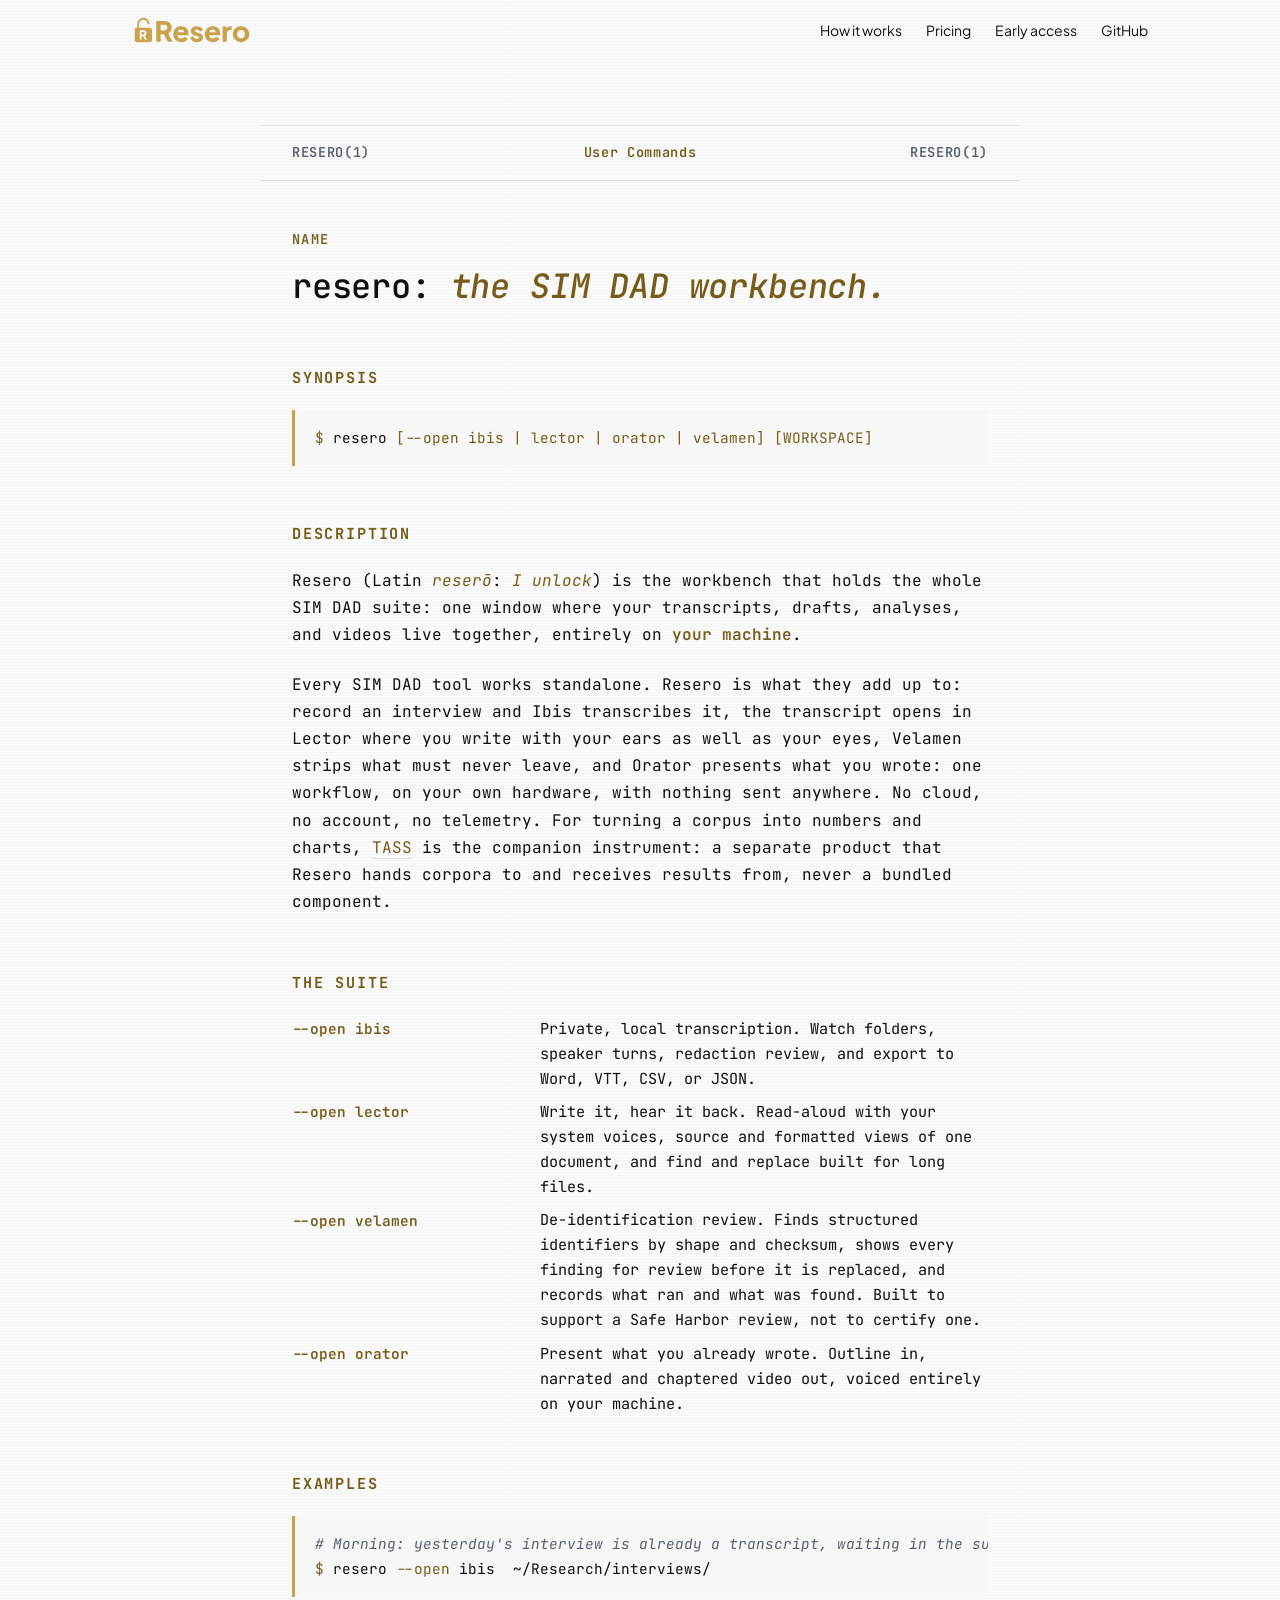
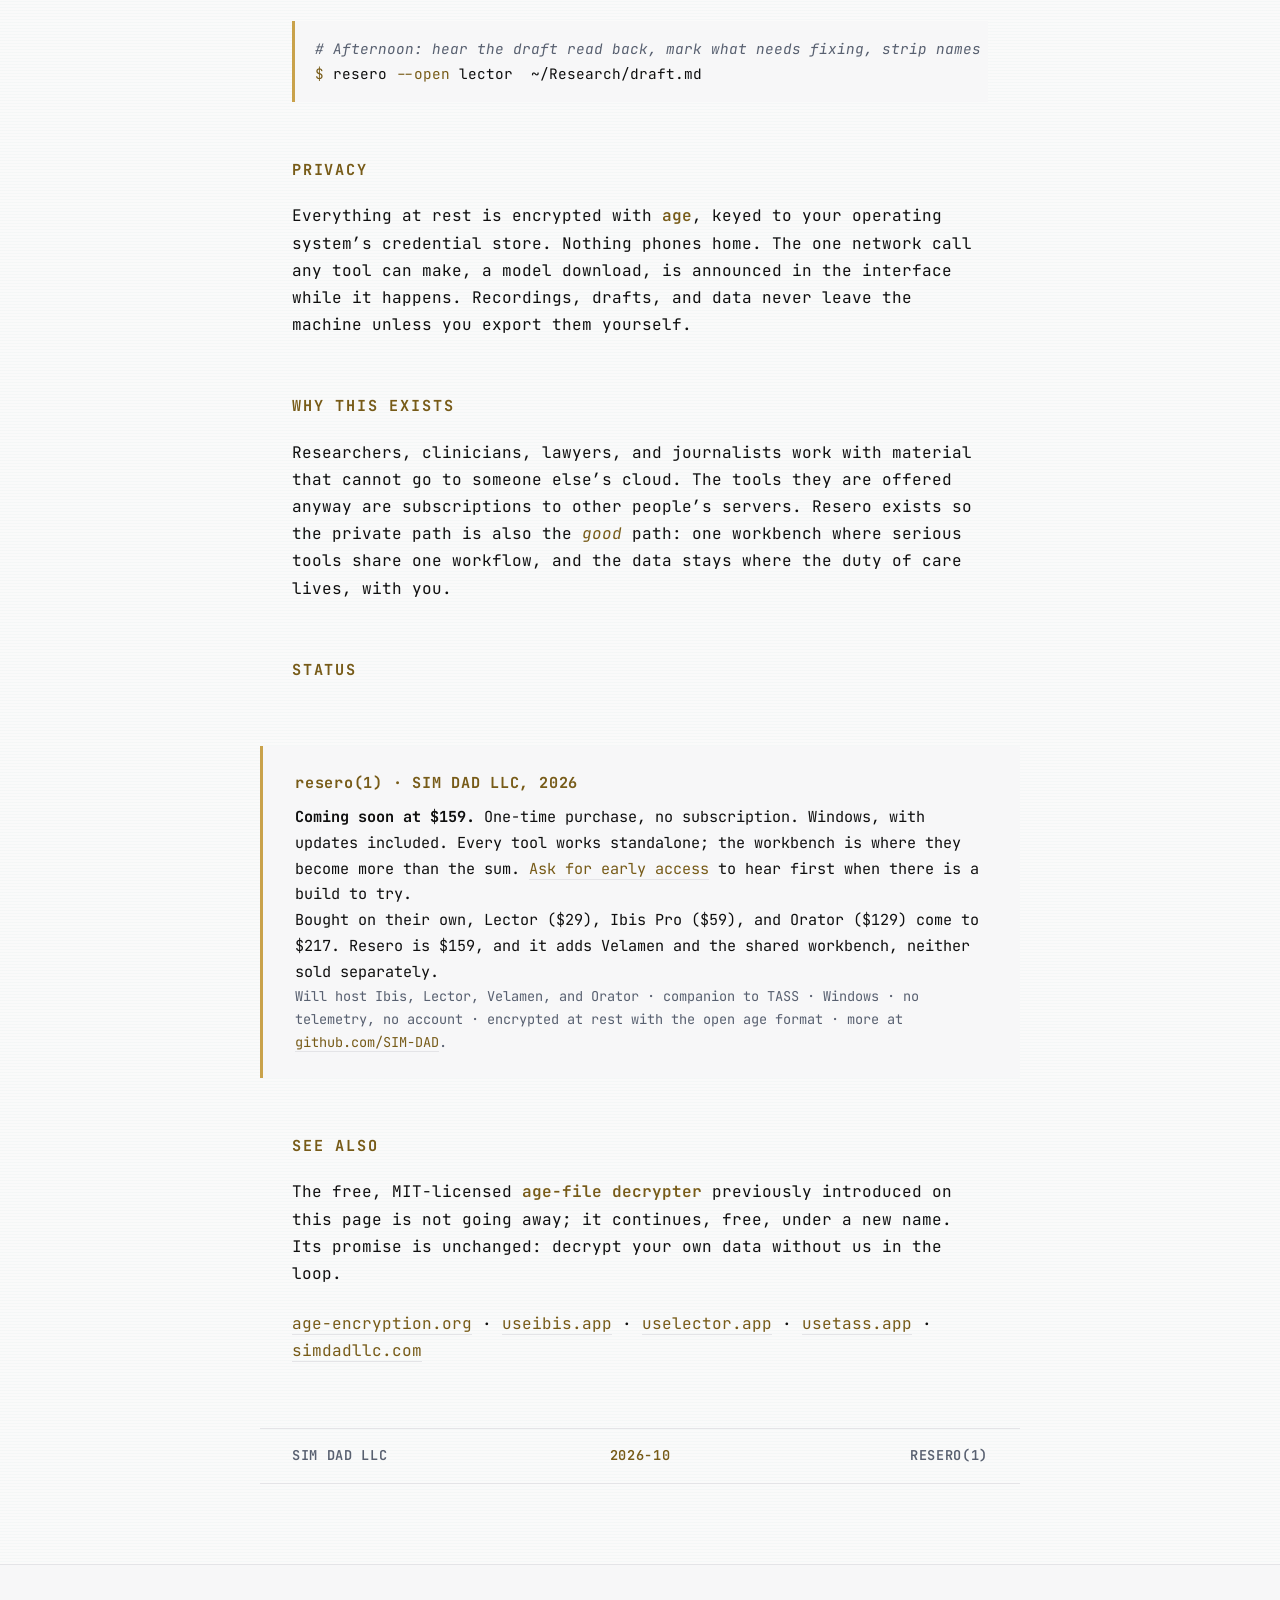
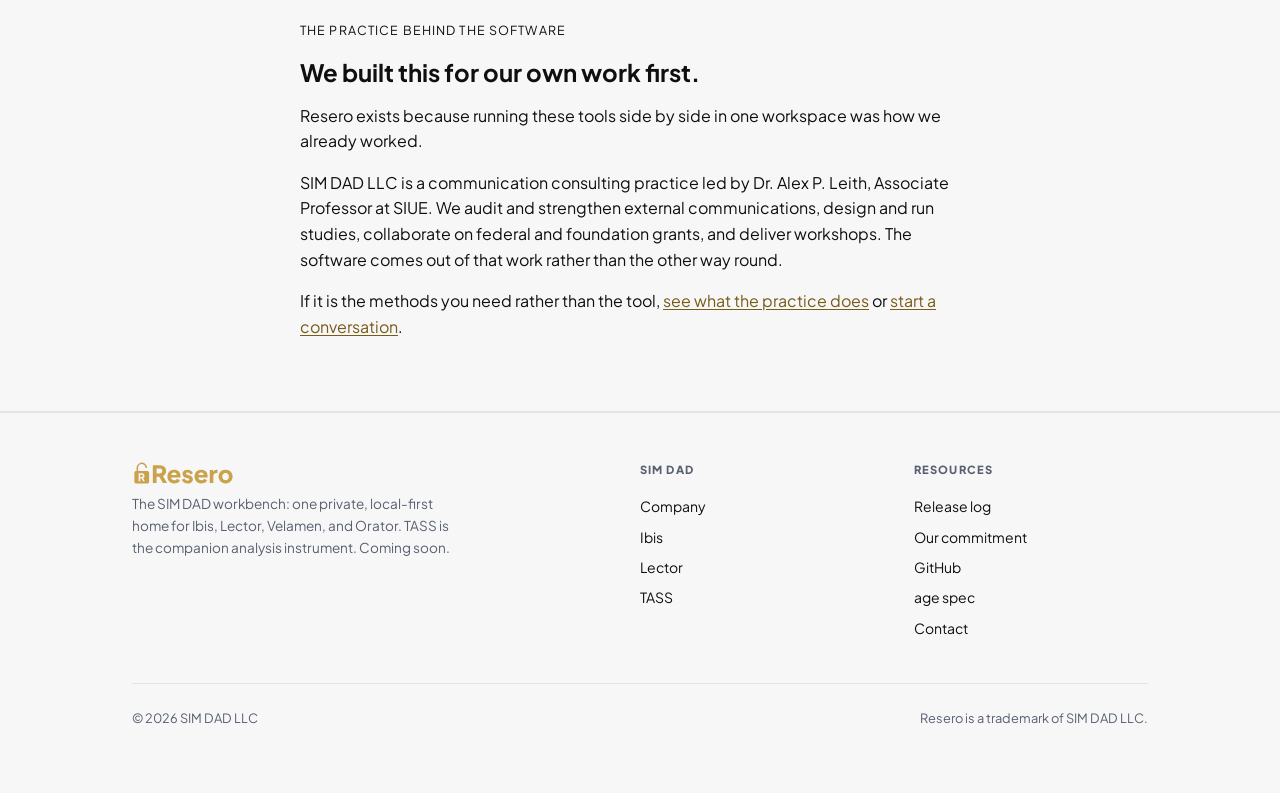
==== index.html @ 4ae555c5 "Merge pull request #2 from SIM-DAD/slop-pass slop pass" ====
<!DOCTYPE html>
<html lang="en">
<head>
  <meta charset="UTF-8">
  <meta name="viewport" content="width=device-width, initial-scale=1.0">
  <title>Resero: the SIM DAD workbench.</title>
  <meta name="description" content="Resero is the SIM DAD workbench: one private, local-first home for Ibis, Lector, Orator, and Velamen, with TASS as its companion analysis instrument. Your work never leaves your machine. Coming soon.">
  <meta property="og:title" content="Resero: the SIM DAD workbench.">
  <meta property="og:description" content="One private workbench for the whole SIM DAD suite. Local-first, no telemetry. Coming soon.">
  <meta property="og:type" content="website">
  <meta property="og:url" content="https://useresero.app">
  <meta property="og:image" content="https://useresero.app/img/social-share.png">
  <meta name="twitter:card" content="summary_large_image">
  <meta name="twitter:title" content="Resero: the SIM DAD workbench.">
  <meta name="twitter:description" content="One private workbench for the whole SIM DAD suite. Local-first, no telemetry. Coming soon.">
  <meta name="twitter:image" content="https://useresero.app/img/social-share.png">
  <link rel="canonical" href="https://useresero.app/">
  <meta name="author" content="SIM DAD LLC">
  <meta name="theme-color" content="#C9A24B">
  <link rel="icon" type="image/svg+xml" href="img/logo.svg">
  <link rel="apple-touch-icon" href="img/logo.svg">
  <script type="application/ld+json">
  {
    "@context": "https://schema.org",
    "@type": "SoftwareApplication",
    "name": "Resero",
    "description": "The SIM DAD workbench: one private, local-first home for Ibis, Lector, Orator, and Velamen, with TASS as its companion analysis instrument. Your work never leaves your machine. Coming soon.",
    "url": "https://useresero.app",
    "applicationCategory": "ProductivityApplication",
    "operatingSystem": "Windows 10, Windows 11",
    "image": "https://useresero.app/img/social-share.png",
    "publisher": {
      "@type": "Organization",
      "name": "SIM DAD LLC",
      "url": "https://simdadllc.com"
    }
  }
  </script>
  <link rel="preconnect" href="https://fonts.googleapis.com">
  <link rel="preconnect" href="https://fonts.gstatic.com" crossorigin>
  <link href="https://fonts.googleapis.com/css2?family=Plus+Jakarta+Sans:ital,wght@0,400;0,500;0,600;0,700;0,800;1,400&family=JetBrains+Mono:ital,wght@0,400;0,500;0,600;0,700;1,400&display=swap" rel="stylesheet">

  <style>
    /* TOKENS */
    :root {
      --accent:    #C9A24B;
      --accent-h:  #6C5317;
    /* Text-safe accent: 6.4:1 on white. The bright --accent is for large display and dark sections only. */
    --accent-ink: #775B18;
      --text:      #0F0F0F;
      --muted:     #586070;
      --bg:        #FFFFFF;
      --surface:   #F7F7F8;
      --border:    #E4E4E7;
      --font:      'Plus Jakarta Sans', -apple-system, BlinkMacSystemFont, sans-serif;
      --font-display: 'JetBrains Mono', 'IBM Plex Mono', 'Berkeley Mono', ui-monospace, monospace;
      --max-w:     1080px;
      --radius:    8px;
    }

    @media (prefers-color-scheme: dark) {
      :root {
        --text:    #F4F4F5;
        --accent-ink: #C9A24B;
        --muted:   #A1A1AA;
        --bg:      #09090B;
        --surface: #111113;
        --border:  #27272A;
      }
    }

    /* RESET */
    *, *::before, *::after { box-sizing: border-box; margin: 0; padding: 0; }
    html { scroll-behavior: smooth; }
    body {
      font-family: var(--font);
      color: var(--text);
      line-height: 1.6;
      -webkit-font-smoothing: antialiased;
      background-color: var(--bg);
      background-image:
        repeating-linear-gradient(0deg, rgba(15, 118, 110, 0.025) 0px, rgba(15, 118, 110, 0.025) 1px, transparent 1px, transparent 3px),
        url("data:image/svg+xml;utf8,<svg xmlns='http://www.w3.org/2000/svg' width='220' height='220'><filter id='n'><feTurbulence type='fractalNoise' baseFrequency='1.0' numOctaves='1' stitchTiles='stitch'/><feColorMatrix values='0 0 0 0 0 0 0 0 0 0 0 0 0 0 0 0 0 0 0.04 0'/></filter><rect width='100%25' height='100%25' filter='url(%23n)'/></svg>");
      background-repeat: repeat;
    }
    img, video { max-width: 100%; display: block; }
    a { color: inherit; text-decoration: none; }

    /* PAGE-LOAD REVEAL */
    @keyframes fadeUp {
      from { opacity: 0; transform: translateY(14px); }
      to   { opacity: 1; transform: translateY(0); }
    }
    .hero-eyebrow, .hero h1, .hero-sub, .hero-actions, .hero-meta {
      animation: fadeUp 0.75s cubic-bezier(0.2, 0.65, 0.3, 1) backwards;
    }
    .hero-eyebrow { animation-delay: 0.10s; }
    .hero h1     { animation-delay: 0.22s; }
    .hero-sub    { animation-delay: 0.44s; }
    .hero-actions{ animation-delay: 0.60s; }
    .hero-meta   { animation-delay: 0.74s; }
    @media (prefers-reduced-motion: reduce) {
      .hero-eyebrow, .hero h1, .hero-sub, .hero-actions, .hero-meta {
        animation: none;
      }
    }

    /* LAYOUT */
    .container {
      max-width: var(--max-w);
      margin: 0 auto;
      padding: 0 2rem;
    }

    /* NAV */
    .nav {
      position: sticky;
      top: 0;
      z-index: 100;
      background: transparent;
      border-bottom: 1px solid transparent;
      transition: background 0.2s, border-color 0.2s;
    }
    .nav.scrolled {
      background: var(--bg);
      border-color: var(--border);
    }
    .nav-inner {
      max-width: var(--max-w);
      margin: 0 auto;
      padding: 0 2rem;
      height: 60px;
      display: flex;
      align-items: center;
      justify-content: space-between;
    }
    .nav-brand {
      display: inline-flex;
      align-items: center;
      line-height: 0;
    }
    .nav-brand img {
      height: 28px;
      width: auto;
      display: block;
    }
    .nav-links { display: flex; gap: 1.5rem; font-size: 0.875rem; }
    .nav-links a { color: var(--muted); }
    .nav-links a:hover { color: var(--text); }

    /* BUTTONS */
    .btn {
      display: inline-flex;
      align-items: center;
      gap: 0.3rem;
      padding: 0.6rem 1.3rem;
      border-radius: var(--radius);
      font-family: var(--font);
      font-size: 0.875rem;
      font-weight: 600;
      cursor: pointer;
      transition: background 0.15s, color 0.15s, border-color 0.15s;
      text-decoration: none;
      border: 1px solid transparent;
      white-space: nowrap;
    }
    .btn-primary { background: var(--accent-ink); color: #fff; }
    .btn-primary:hover { background: var(--accent-h); }
    .btn-ghost { background: transparent; color: var(--text); border-color: var(--border); }
    .btn-ghost:hover { border-color: var(--text); }
    .btn-ghost-white {
      background: transparent;
      color: #fff;
      border-color: rgba(255,255,255,0.3);
    }
    .btn-ghost-white:hover { border-color: #fff; }

    /* HERO */
    .hero {
      padding: 6rem 0 5rem;
      text-align: center;
    }
    .hero-eyebrow {
      display: inline-block;
      font-size: 0.7rem;
      font-weight: 700;
      letter-spacing: 0.12em;
      text-transform: uppercase;
      color: var(--accent-ink);
      padding: 0.4rem 0.85rem;
      border: 1px solid var(--accent);
      border-radius: 999px;
      margin-bottom: 1.5rem;
    }
    .hero h1 {
      font-family: var(--font-display);
      font-size: clamp(2rem, 5vw, 3.4rem);
      font-weight: 500;
      letter-spacing: -0.025em;
      line-height: 1.12;
      margin-bottom: 1.5rem;
      color: var(--text);
    }
    .hero h1::before {
      content: "$ ";
      color: var(--accent-ink);
      font-weight: 600;
    }
    .hero p.lead {
      font-size: 1.125rem;
      color: var(--muted);
      max-width: 640px;
      margin: 0 auto 2.5rem;
      line-height: 1.6;
    }
    .hero-cta {
      display: flex;
      gap: 0.75rem;
      justify-content: center;
      flex-wrap: wrap;
    }
    .hero-meta {
      margin-top: 2rem;
      font-size: 0.85rem;
      color: var(--muted);
    }

    /* SECTIONS */
    .section       { padding: 6rem 0; border-bottom: 1px solid var(--border); }
    .section-alt   { padding: 6rem 0; background: var(--surface); border-bottom: 1px solid var(--border); }
    .section-dark  { padding: 6rem 0; background: #0F0F0F; color: #FFFFFF; }
    @media (prefers-color-scheme: dark) {
      .section-dark { background: #1C1C1E; }
    }

    .eyebrow {
      display: block;
      font-size: 0.7rem;
      font-weight: 800;
      letter-spacing: 0.12em;
      text-transform: uppercase;
      color: var(--accent-ink);
      margin-bottom: 1rem;
    }
    .section-dark .eyebrow { color: rgba(255,255,255,0.45); }

    .section h2, .section-alt h2, .section-dark h2 {
      font-family: var(--font-display);
      font-size: clamp(1.6rem, 3.4vw, 2.25rem);
      font-weight: 500;
      letter-spacing: -0.015em;
      line-height: 1.2;
      color: var(--text);
      margin-bottom: 1.25rem;
    }
    .section h2::before, .section-alt h2::before, .section-dark h2::before {
      content: "# ";
      color: var(--accent);
      opacity: 0.6;
      font-weight: 600;
    }
    .section-dark h2 { color: #fff; }
    .section-sub {
      font-size: 1rem;
      color: var(--muted);
      max-width: 640px;
      line-height: 1.65;
    }
    .section-dark .section-sub { color: rgba(255,255,255,0.5); }

    /* FEATURES GRID */
    .features-grid {
      display: grid;
      grid-template-columns: 1fr 1fr;
      margin-top: 3.5rem;
      border: 1px solid var(--border);
      border-radius: var(--radius);
      overflow: hidden;
    }
    .feature-cell {
      padding: 2rem;
      border-right: 1px solid var(--border);
      border-bottom: 1px solid var(--border);
    }
    .feature-cell:nth-child(even) { border-right: none; }
    .feature-cell:nth-last-child(-n+2) { border-bottom: none; }
    .feature-cell h3 {
      font-size: 0.9375rem;
      font-weight: 700;
      margin-bottom: 0.5rem;
      color: var(--text);
      letter-spacing: -0.01em;
    }
    .feature-cell p {
      font-size: 0.875rem;
      color: var(--muted);
      line-height: 1.65;
    }
    .feature-num {
      font-size: 0.7rem;
      font-weight: 800;
      color: var(--accent-ink);
      text-transform: uppercase;
      letter-spacing: 0.1em;
      margin-bottom: 0.75rem;
    }

    /* PULL QUOTE */
    .pullquote {
      font-size: clamp(1.6rem, 3vw, 2rem);
      font-weight: 700;
      letter-spacing: -0.015em;
      line-height: 1.3;
      color: #fff;
      margin: 1.5rem 0 2rem;
      max-width: 700px;
    }
    .pullquote em { color: var(--accent-ink); font-style: normal; }

    /* PRICING CARD */
    .pricing-card {
      max-width: 420px;
      margin-top: 3rem;
      padding: 2.5rem 2rem;
      border: 1px solid var(--border);
      border-radius: var(--radius);
      background: var(--bg);
    }
    .price-tag {
      font-size: 3rem;
      font-weight: 800;
      letter-spacing: -0.03em;
      color: var(--accent-ink);
      margin: 0.75rem 0 0.25rem;
    }
    .price-tag sup {
      font-size: 1.25rem;
      vertical-align: top;
      margin-right: 0.1rem;
    }
    .price-note {
      font-size: 0.85rem;
      color: var(--muted);
      margin-bottom: 1.5rem;
    }
    .price-features {
      list-style: none;
      margin-bottom: 1.75rem;
    }
    .price-features li {
      font-size: 0.9rem;
      color: var(--text);
      padding: 0.45rem 0;
      border-bottom: 1px dashed var(--border);
    }
    .price-features li:last-child { border-bottom: none; }
    .price-features li::before {
      content: "+";
      color: var(--accent-ink);
      font-weight: 700;
      margin-right: 0.6rem;
    }

    /* FOOTER */
    .footer {
      padding: 3rem 0 4rem;
      border-top: 1px solid var(--border);
      background: var(--surface);
    }
    .footer-grid {
      display: grid;
      grid-template-columns: 2fr 1fr 1fr;
      gap: 2.5rem;
      margin-bottom: 2.5rem;
    }
    .footer-brand h4 {
      font-size: 1.05rem;
      font-weight: 800;
      letter-spacing: -0.01em;
      margin-bottom: 0.5rem;
      line-height: 0;
    }
    .footer-brand h4 img {
      height: 24px;
      width: auto;
      display: block;
    }
    .footer-brand p {
      font-size: 0.85rem;
      color: var(--muted);
      max-width: 320px;
      line-height: 1.6;
    }
    .footer-col h5 {
      font-size: 0.7rem;
      font-weight: 800;
      text-transform: uppercase;
      letter-spacing: 0.1em;
      color: var(--muted);
      margin-bottom: 0.75rem;
    }
    .footer-col a {
      display: block;
      font-size: 0.875rem;
      color: var(--text);
      padding: 0.25rem 0;
    }
    .footer-col a:hover { color: var(--accent-ink); }
    .footer-meta {
      padding-top: 1.5rem;
      border-top: 1px solid var(--border);
      font-size: 0.8rem;
      color: var(--muted);
      display: flex;
      justify-content: space-between;
      flex-wrap: wrap;
      gap: 0.75rem;
    }

    /* MOBILE */
    @media (max-width: 720px) {
      .container { padding: 0 1.5rem; }
      .hero { padding: 4rem 0 3rem; }
      .section, .section-alt, .section-dark { padding: 4.5rem 0; }
      .features-grid { grid-template-columns: 1fr; }
      .feature-cell { border-right: none; }
      .feature-cell:nth-last-child(-n+2) { border-bottom: 1px solid var(--border); }
      .feature-cell:last-child { border-bottom: none; }
      .footer-grid { grid-template-columns: 1fr; }
    }

    /* ═══ MAN-PAGE LAYOUT ═══ */
    .manpage {
      max-width: 760px;
      margin: 0 auto;
      padding: 0 2rem;
      font-family: var(--font-display);
      color: var(--text);
    }
    .manpage p {
      font-size: 1rem;
      line-height: 1.7;
      margin: 0 0 1.4rem;
      color: var(--text);
    }
    .manpage strong { color: var(--accent-ink); font-weight: 600; }
    .manpage em { color: var(--accent-ink); font-style: italic; }
    .manpage a { color: var(--accent-ink); border-bottom: 1px solid var(--border); transition: border-color 0.15s; }
    .manpage a:hover { border-color: var(--accent-ink); }

    /* man-page header: RESERO(1)              User Commands              RESERO(1) */
    .manpage-header {
      max-width: 760px;
      margin: 4rem auto 3rem;
      padding: 1rem 2rem;
      display: grid;
      grid-template-columns: 1fr auto 1fr;
      gap: 1rem;
      font-family: var(--font-display);
      font-size: 0.85rem;
      font-weight: 600;
      letter-spacing: 0.05em;
      color: var(--muted);
      border-top: 1px solid var(--border);
      border-bottom: 1px solid var(--border);
    }
    .manpage-header span:nth-child(2) { text-align: center; color: var(--accent-ink); }
    .manpage-header span:nth-child(3) { text-align: right; }

    /* opening: NAME section */
    .manpage-opening {
      max-width: 760px;
      margin: 0 auto 3rem;
      padding: 0 2rem;
    }
    .manpage-opening .section-tag {
      font-family: var(--font-display);
      font-size: 0.85rem;
      font-weight: 600;
      color: var(--accent-ink);
      letter-spacing: 0.1em;
      margin-bottom: 0.75rem;
      display: block;
    }
    .manpage-opening h1 {
      font-family: var(--font-display);
      font-size: clamp(1.5rem, 3vw, 2.1rem);
      font-weight: 500;
      line-height: 1.4;
      letter-spacing: -0.005em;
      margin: 0;
      color: var(--text);
    }
    .manpage-opening h1 em {
      color: var(--accent-ink);
      font-style: italic;
      font-weight: 500;
    }

    /* man-page section heading: SYNOPSIS / DESCRIPTION / etc. */
    .mp-section-head {
      max-width: 760px;
      margin: 3.5rem auto 1.25rem;
      padding: 0 2rem;
      font-family: var(--font-display);
      font-size: 0.95rem;
      font-weight: 700;
      color: var(--accent-ink);
      letter-spacing: 0.12em;
      text-transform: uppercase;
    }

    /* command block for SYNOPSIS / EXAMPLES */
    .mp-command {
      max-width: 760px;
      margin: 0 auto 1.5rem;
      padding: 0 2rem;
    }
    .mp-command pre {
      background: var(--surface);
      border-left: 3px solid var(--accent);
      padding: 1rem 1.25rem;
      font-family: var(--font-display);
      font-size: 0.9rem;
      line-height: 1.7;
      color: var(--text);
      overflow-x: auto;
      margin: 0;
    }
    .mp-command pre .prompt { color: var(--accent-ink); user-select: none; }
    .mp-command pre .comment { color: var(--muted); font-style: italic; }
    .mp-command pre .flag { color: var(--accent-ink); }

    /* options table */
    .mp-options {
      max-width: 760px;
      margin: 0 auto 1.5rem;
      padding: 0 2rem;
      font-family: var(--font-display);
    }
    .mp-options dl { display: grid; grid-template-columns: 14rem 1fr; gap: 0.5rem 1.5rem; }
    .mp-options dt {
      font-weight: 600;
      color: var(--accent-ink);
      font-size: 0.9rem;
      padding-top: 0.1rem;
    }
    .mp-options dd {
      font-size: 0.95rem;
      line-height: 1.65;
      color: var(--text);
      margin: 0;
    }

    /* end-of-manpage signature */
    .mp-footer {
      max-width: 760px;
      margin: 4rem auto 5rem;
      padding: 1rem 2rem;
      display: grid;
      grid-template-columns: 1fr auto 1fr;
      gap: 1rem;
      font-family: var(--font-display);
      font-size: 0.85rem;
      font-weight: 600;
      letter-spacing: 0.05em;
      color: var(--muted);
      border-top: 1px solid var(--border);
      border-bottom: 1px solid var(--border);
    }
    .mp-footer span:nth-child(2) { text-align: center; color: var(--accent-ink); }
    .mp-footer span:nth-child(3) { text-align: right; }

    /* license-style pricing block */
    .mp-license {
      max-width: 760px;
      margin: 4rem auto 3rem;
      padding: 1.5rem 2rem;
      font-family: var(--font-display);
      font-size: 0.95rem;
      line-height: 1.7;
      color: var(--text);
      background: var(--surface);
      border-left: 3px solid var(--accent);
    }
    .mp-license .license-header {
      color: var(--accent-ink);
      font-weight: 700;
      letter-spacing: 0.05em;
      margin-bottom: 0.5rem;
    }

    @media (max-width: 720px) {
      .mp-options dl { grid-template-columns: 1fr; gap: 0.25rem 0; }
      .mp-options dt { padding-top: 0.75rem; }
      .manpage-header, .mp-footer { font-size: 0.75rem; padding: 0.75rem 1.5rem; }
    }
  
    /* The practice behind the product. Quiet by design: it should read as provenance,
       not as an advertisement interrupting the product page. */
    .practice { background: var(--surface); border-top: 1px solid var(--border);
                border-bottom: 1px solid var(--border); padding: 3.5rem 1.25rem; }
    .practice-inner { max-width: 680px; margin: 0 auto; }
    .practice-eyebrow { font-size: .78rem; letter-spacing: .09em; text-transform: uppercase;
                        color: var(--muted); margin: 0 0 .6rem; }
    .practice h2 { font-size: 1.5rem; line-height: 1.25; margin: 0 0 1rem; }
    .practice p { color: var(--text); margin: 0 0 1rem; }
    .practice-cta { color: var(--muted); }
    .practice-cta a { color: var(--accent-ink); text-decoration: underline; text-underline-offset: 2px; }
    .practice-cta a:hover { text-decoration-thickness: 2px; }
    /* 5:1 floor: the small tracked labels measure below the floor in the muted gray even at 6.3:1 declared,
       so they take a darker ink in light mode and keep the muted token in dark mode. */
    .issue-marker, .opening .byline, .colophon-label { color: #4B5563; }
    .mp-license a { color: var(--accent-ink); }
    .nav-links a { color: var(--text); }
    @media (prefers-color-scheme: dark) {
      .issue-marker, .opening .byline, .colophon-label { color: var(--muted); }
      /* dark mode: the bright accent carries the button, so the label goes dark */
      .btn-primary, .wl-submit { background: var(--accent-ink); color: #09090B; border-color: var(--accent-ink); }
      .btn-primary:hover, .wl-submit:hover:not(:disabled) { background: var(--accent-ink); filter: brightness(1.08); }
    }
</style>
</head>
<body>

  <nav class="nav" id="nav">
    <div class="nav-inner">
      <a href="#" class="nav-brand" aria-label="Resero">
        <picture>
          <source srcset="img/wordmark-F4F4F5.svg" media="(prefers-color-scheme: dark)">
          <img src="img/wordmark-0F766E.svg" alt="Resero">
        </picture>
      </a>
      <div class="nav-links">
        <a href="#how">How it works</a>
        <a href="#pricing">Pricing</a>
        <a href="/beta/">Early access</a>
        <a href="https://github.com/SIM-DAD" target="_blank" rel="noopener">GitHub</a>
      </div>
    </div>
  </nav>


  <!-- MAN-PAGE HEADER -->
  <div class="manpage-header">
    <span>RESERO(1)</span>
    <span>User Commands</span>
    <span>RESERO(1)</span>
  </div>


  <!-- NAME -->
  <header class="manpage-opening">
    <span class="section-tag">NAME</span>
    <h1>resero: <em>the SIM DAD workbench.</em></h1>
  </header>


  <!-- SYNOPSIS -->
  <div class="mp-section-head">SYNOPSIS</div>
  <div class="mp-command">
    <pre tabindex="0"><span class="prompt">$</span> resero <span class="flag">[--open ibis | lector | orator | velamen]</span> <span class="flag">[WORKSPACE]</span></pre>
  </div>


  <!-- DESCRIPTION -->
  <div class="mp-section-head">DESCRIPTION</div>
  <div class="manpage" id="problem">
    <p>Resero (Latin <em>reser&#333;</em>: <em>I unlock</em>) is the workbench that holds the whole SIM DAD suite: one window where your transcripts, drafts, analyses, and videos live together, entirely on <strong>your machine</strong>.</p>

    <p>Every SIM DAD tool works standalone. Resero is what they add up to: record an interview and Ibis transcribes it, the transcript opens in Lector where you write with your ears as well as your eyes, Velamen strips what must never leave, and Orator presents what you wrote: one workflow, on your own hardware, with nothing sent anywhere. No cloud, no account, no telemetry. For turning a corpus into numbers and charts, <a href="https://usetass.app">TASS</a> is the companion instrument: a separate product that Resero hands corpora to and receives results from, never a bundled component.</p>
  </div>


  <!-- IDENTITY MODES (OPTIONS) -->
  <div class="mp-section-head" id="how">THE SUITE</div>
  <div class="mp-options">
    <dl>
      <dt>--open ibis</dt>
      <dd>Private, local transcription. Watch folders, speaker turns, redaction review, and export to Word, VTT, CSV, or JSON.</dd>

      <dt>--open lector</dt>
      <dd>Write it, hear it back. Read-aloud with your system voices, source and formatted views of one document, and find and replace built for long files.</dd>

      <dt>--open velamen</dt>
      <dd>De-identification review. Finds structured identifiers by shape and checksum, shows every finding for review before it is replaced, and records what ran and what was found. Built to support a Safe Harbor review, not to certify one.</dd>

      <dt>--open orator</dt>
      <dd>Present what you already wrote. Outline in, narrated and chaptered video out, voiced entirely on your machine.</dd>
    </dl>
  </div>


  <!-- EXAMPLES -->
  <div class="mp-section-head">EXAMPLES</div>
  <div class="mp-command">
    <pre tabindex="0"><span class="comment"># Morning: yesterday's interview is already a transcript, waiting in the suite feed</span>
<span class="prompt">$</span> resero <span class="flag">--open</span> ibis  ~/Research/interviews/</pre>
  </div>
  <div class="mp-command">
    <pre tabindex="0"><span class="comment"># Afternoon: hear the draft read back, mark what needs fixing, strip names before sharing</span>
<span class="prompt">$</span> resero <span class="flag">--open</span> lector  ~/Research/draft.md</pre>
  </div>


  <!-- PORTABILITY -->
  <div class="mp-section-head">PRIVACY</div>
  <div class="manpage">
    <p>Everything at rest is encrypted with <strong>age</strong>, keyed to your operating system&rsquo;s credential store. Nothing phones home. The one network call any tool can make, a model download, is announced in the interface while it happens. Recordings, drafts, and data never leave the machine unless you export them yourself.</p>
  </div>


  <!-- WHY (replaces the dark section) -->
  <div class="mp-section-head">WHY THIS EXISTS</div>
  <div class="manpage">
    <p>Researchers, clinicians, lawyers, and journalists work with material that cannot go to someone else&rsquo;s cloud. The tools they are offered anyway are subscriptions to other people&rsquo;s servers. Resero exists so the private path is also the <em>good</em> path: one workbench where serious tools share one workflow, and the data stays where the duty of care lives, with you.</p>
  </div>


  <!-- LICENSE (replaces pricing) -->
  <div class="mp-section-head" id="pricing">STATUS</div>
  <section class="mp-license">
    <div class="license-header">resero(1) &middot; SIM DAD LLC, 2026</div>
    <p><strong>Coming soon at $159.</strong> One-time purchase, no subscription. Windows, with updates included. Every tool works standalone; the workbench is where they become more than the sum. <a href="/beta/" style="color:var(--accent-ink);border-bottom:1px solid var(--border);">Ask for early access</a> to hear first when there is a build to try.</p>
    <p>Bought on their own, Lector ($29), Ibis Pro ($59), and Orator ($129) come to $217. Resero is $159, and it adds Velamen and the shared workbench, neither sold separately.</p>
    <p style="color:var(--muted);font-size:0.85rem;line-height:1.7;margin-bottom:0;">Will host Ibis, Lector, Velamen, and Orator &middot; companion to TASS &middot; Windows &middot; no telemetry, no account &middot; encrypted at rest with the open age format &middot; more at <a href="https://github.com/SIM-DAD" style="color:var(--accent-ink);border-bottom:1px solid var(--border);">github.com/SIM-DAD</a>.</p>
  </section>


  <!-- SEE ALSO -->
  <div class="mp-section-head">SEE ALSO</div>
  <div class="manpage">
    <p>The free, MIT-licensed <strong>age-file decrypter</strong> previously introduced on this page is not going away; it continues, free, under a new name. Its promise is unchanged: decrypt your own data without us in the loop.</p>
    <p><a href="https://age-encryption.org">age-encryption.org</a> &middot; <a href="https://useibis.app">useibis.app</a> &middot; <a href="https://uselector.app">uselector.app</a> &middot; <a href="https://usetass.app">usetass.app</a> &middot; <a href="https://simdadllc.com">simdadllc.com</a></p>
  </div>


  <!-- MAN-PAGE FOOTER -->
  <div class="mp-footer">
    <span>SIM DAD LLC</span>
    <span>2026-10</span>
    <span>RESERO(1)</span>
  </div>


  <!-- FOOTER -->
  
  <!-- The practice behind the product. -->
  <section class="practice" aria-labelledby="practice-h">
    <div class="practice-inner">
      <p class="practice-eyebrow">The practice behind the software</p>
      <h2 id="practice-h">We built this for our own work first.</h2>
      <p>Resero exists because running these tools side by side in one workspace was how we already worked.</p>
      <p>SIM DAD LLC is a communication consulting practice led by Dr. Alex P. Leith,
         Associate Professor at SIUE. We audit and strengthen external communications,
         design and run studies, collaborate on federal and foundation grants, and
         deliver workshops. The software comes out of that work rather than the other
         way round.</p>
      <p class="practice-cta">
        If it is the methods you need rather than the tool,
        <a href="https://simdadllc.com#services">see what the practice does</a>
        or <a href="mailto:hello@simdadllc.com">start a conversation</a>.
      </p>
    </div>
  </section>

<footer class="footer">
    <div class="container">
      <div class="footer-grid">
        <div class="footer-brand">
          <h4 aria-label="Resero">
            <picture>
              <source srcset="img/wordmark-F4F4F5.svg" media="(prefers-color-scheme: dark)">
              <img src="img/wordmark-0F766E.svg" alt="Resero">
            </picture>
          </h4>
          <p>The SIM DAD workbench: one private, local-first home for Ibis, Lector, Velamen, and Orator. TASS is the companion analysis instrument. Coming soon.</p>
        </div>
        <div class="footer-col">
          <h5>SIM DAD</h5>
          <a href="https://simdadllc.com">Company</a>
          <a href="https://useibis.app">Ibis</a>
          <a href="https://uselector.app">Lector</a>
          <a href="https://usetass.app">TASS</a>
        </div>
        <div class="footer-col">
          <h5>Resources</h5>
          <a href="/changelog.html">Release log</a>
          <a href="https://simdadllc.com/commitment.html">Our commitment</a>
          <a href="https://github.com/SIM-DAD" target="_blank" rel="noopener">GitHub</a>
          <a href="https://age-encryption.org" target="_blank" rel="noopener">age spec</a>
          <a href="mailto:hello@simdadllc.com">Contact</a>
        </div>
      </div>
      <div class="footer-meta">
        <span>&copy; 2026 SIM DAD LLC</span>
        <span>Resero is a trademark of SIM DAD LLC.</span>
      </div>
    </div>
  </footer>

  <script>
    const nav = document.getElementById('nav');
    window.addEventListener('scroll', () => {
      nav.classList.toggle('scrolled', window.scrollY > 8);
    });
  </script>

  <!-- First-party, cookie-free page counter (aggregate daily counts only; no cookies, no IP stored, honors Do Not Track) -->
  <script>
    (function () {
      try {
        if (navigator.doNotTrack === "1" || window.doNotTrack === "1") return;
        if (!navigator.sendBeacon) return;
        navigator.sendBeacon("https://simdad-hits.ap-493.workers.dev/hit",
          JSON.stringify({ site: "resero", path: location.pathname }));
      } catch (e) {}
    })();
  </script>
</body>
</html>
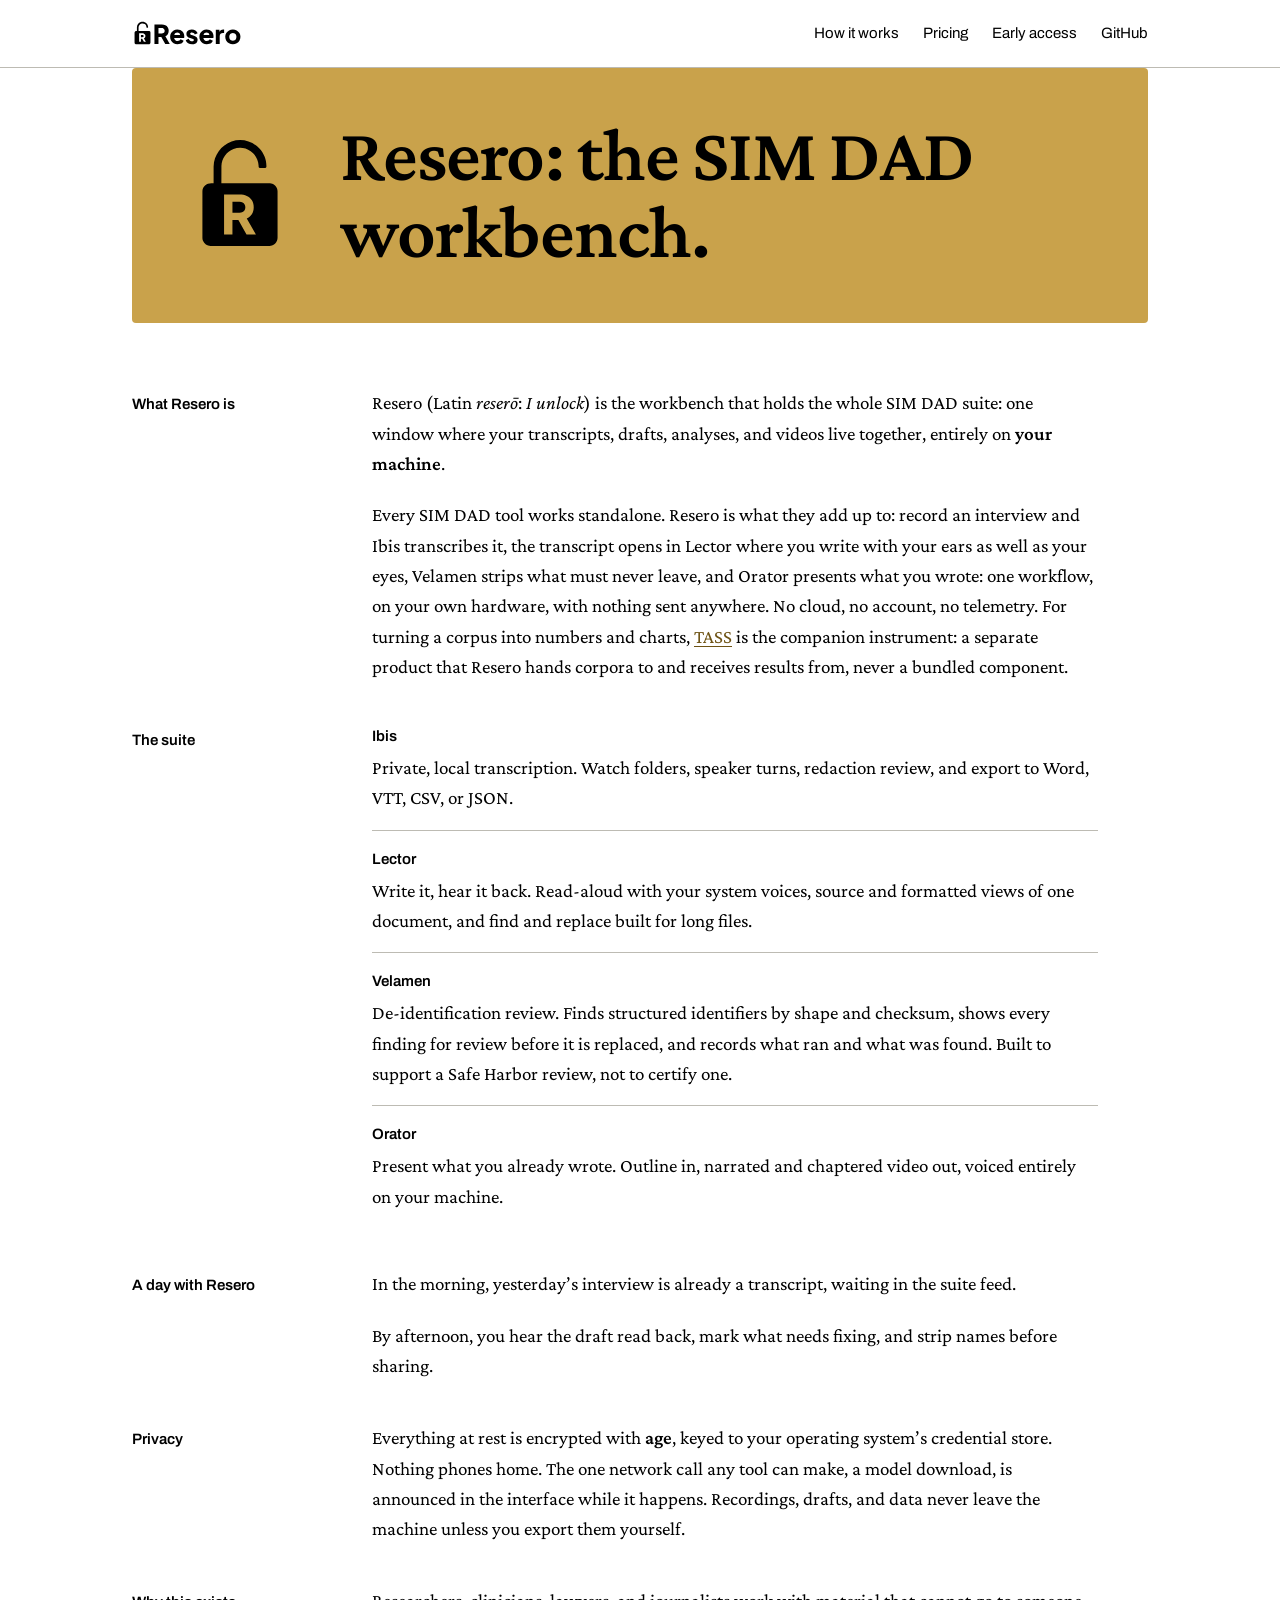
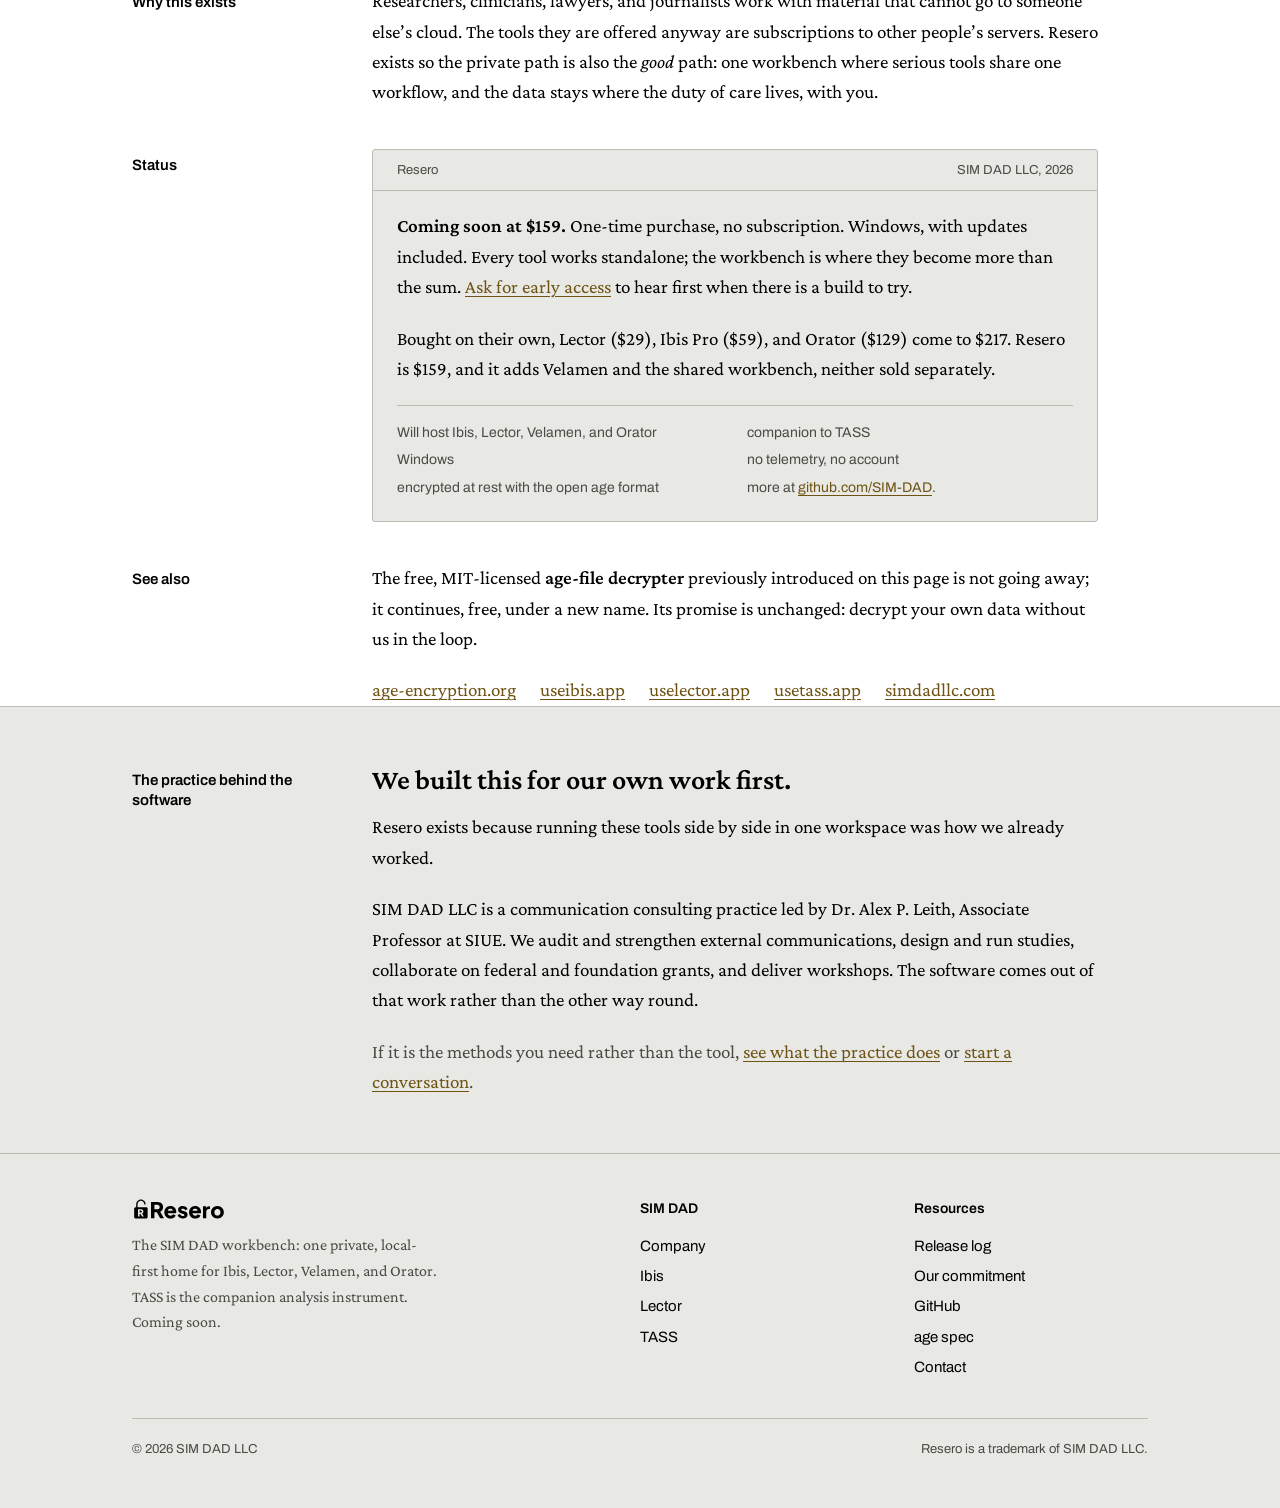
==== commit 8872942a: "Merge pull request #3 from SIM-DAD/restyle-2026-10 restyle 2026 10" ====
--- a/index.html
+++ b/index.html
@@ -36,600 +36,14 @@
     }
   }
   </script>
-  <link rel="preconnect" href="https://fonts.googleapis.com">
-  <link rel="preconnect" href="https://fonts.gstatic.com" crossorigin>
-  <link href="https://fonts.googleapis.com/css2?family=Plus+Jakarta+Sans:ital,wght@0,400;0,500;0,600;0,700;0,800;1,400&family=JetBrains+Mono:ital,wght@0,400;0,500;0,600;0,700;1,400&display=swap" rel="stylesheet">
-
-  <style>
-    /* TOKENS */
-    :root {
-      --accent:    #C9A24B;
-      --accent-h:  #6C5317;
-    /* Text-safe accent: 6.4:1 on white. The bright --accent is for large display and dark sections only. */
-    --accent-ink: #775B18;
-      --text:      #0F0F0F;
-      --muted:     #586070;
-      --bg:        #FFFFFF;
-      --surface:   #F7F7F8;
-      --border:    #E4E4E7;
-      --font:      'Plus Jakarta Sans', -apple-system, BlinkMacSystemFont, sans-serif;
-      --font-display: 'JetBrains Mono', 'IBM Plex Mono', 'Berkeley Mono', ui-monospace, monospace;
-      --max-w:     1080px;
-      --radius:    8px;
-    }
-
-    @media (prefers-color-scheme: dark) {
-      :root {
-        --text:    #F4F4F5;
-        --accent-ink: #C9A24B;
-        --muted:   #A1A1AA;
-        --bg:      #09090B;
-        --surface: #111113;
-        --border:  #27272A;
-      }
-    }
-
-    /* RESET */
-    *, *::before, *::after { box-sizing: border-box; margin: 0; padding: 0; }
-    html { scroll-behavior: smooth; }
-    body {
-      font-family: var(--font);
-      color: var(--text);
-      line-height: 1.6;
-      -webkit-font-smoothing: antialiased;
-      background-color: var(--bg);
-      background-image:
-        repeating-linear-gradient(0deg, rgba(15, 118, 110, 0.025) 0px, rgba(15, 118, 110, 0.025) 1px, transparent 1px, transparent 3px),
-        url("data:image/svg+xml;utf8,<svg xmlns='http://www.w3.org/2000/svg' width='220' height='220'><filter id='n'><feTurbulence type='fractalNoise' baseFrequency='1.0' numOctaves='1' stitchTiles='stitch'/><feColorMatrix values='0 0 0 0 0 0 0 0 0 0 0 0 0 0 0 0 0 0 0.04 0'/></filter><rect width='100%25' height='100%25' filter='url(%23n)'/></svg>");
-      background-repeat: repeat;
-    }
-    img, video { max-width: 100%; display: block; }
-    a { color: inherit; text-decoration: none; }
-
-    /* PAGE-LOAD REVEAL */
-    @keyframes fadeUp {
-      from { opacity: 0; transform: translateY(14px); }
-      to   { opacity: 1; transform: translateY(0); }
-    }
-    .hero-eyebrow, .hero h1, .hero-sub, .hero-actions, .hero-meta {
-      animation: fadeUp 0.75s cubic-bezier(0.2, 0.65, 0.3, 1) backwards;
-    }
-    .hero-eyebrow { animation-delay: 0.10s; }
-    .hero h1     { animation-delay: 0.22s; }
-    .hero-sub    { animation-delay: 0.44s; }
-    .hero-actions{ animation-delay: 0.60s; }
-    .hero-meta   { animation-delay: 0.74s; }
-    @media (prefers-reduced-motion: reduce) {
-      .hero-eyebrow, .hero h1, .hero-sub, .hero-actions, .hero-meta {
-        animation: none;
-      }
-    }
-
-    /* LAYOUT */
-    .container {
-      max-width: var(--max-w);
-      margin: 0 auto;
-      padding: 0 2rem;
-    }
-
-    /* NAV */
-    .nav {
-      position: sticky;
-      top: 0;
-      z-index: 100;
-      background: transparent;
-      border-bottom: 1px solid transparent;
-      transition: background 0.2s, border-color 0.2s;
-    }
-    .nav.scrolled {
-      background: var(--bg);
-      border-color: var(--border);
-    }
-    .nav-inner {
-      max-width: var(--max-w);
-      margin: 0 auto;
-      padding: 0 2rem;
-      height: 60px;
-      display: flex;
-      align-items: center;
-      justify-content: space-between;
-    }
-    .nav-brand {
-      display: inline-flex;
-      align-items: center;
-      line-height: 0;
-    }
-    .nav-brand img {
-      height: 28px;
-      width: auto;
-      display: block;
-    }
-    .nav-links { display: flex; gap: 1.5rem; font-size: 0.875rem; }
-    .nav-links a { color: var(--muted); }
-    .nav-links a:hover { color: var(--text); }
-
-    /* BUTTONS */
-    .btn {
-      display: inline-flex;
-      align-items: center;
-      gap: 0.3rem;
-      padding: 0.6rem 1.3rem;
-      border-radius: var(--radius);
-      font-family: var(--font);
-      font-size: 0.875rem;
-      font-weight: 600;
-      cursor: pointer;
-      transition: background 0.15s, color 0.15s, border-color 0.15s;
-      text-decoration: none;
-      border: 1px solid transparent;
-      white-space: nowrap;
-    }
-    .btn-primary { background: var(--accent-ink); color: #fff; }
-    .btn-primary:hover { background: var(--accent-h); }
-    .btn-ghost { background: transparent; color: var(--text); border-color: var(--border); }
-    .btn-ghost:hover { border-color: var(--text); }
-    .btn-ghost-white {
-      background: transparent;
-      color: #fff;
-      border-color: rgba(255,255,255,0.3);
-    }
-    .btn-ghost-white:hover { border-color: #fff; }
-
-    /* HERO */
-    .hero {
-      padding: 6rem 0 5rem;
-      text-align: center;
-    }
-    .hero-eyebrow {
-      display: inline-block;
-      font-size: 0.7rem;
-      font-weight: 700;
-      letter-spacing: 0.12em;
-      text-transform: uppercase;
-      color: var(--accent-ink);
-      padding: 0.4rem 0.85rem;
-      border: 1px solid var(--accent);
-      border-radius: 999px;
-      margin-bottom: 1.5rem;
-    }
-    .hero h1 {
-      font-family: var(--font-display);
-      font-size: clamp(2rem, 5vw, 3.4rem);
-      font-weight: 500;
-      letter-spacing: -0.025em;
-      line-height: 1.12;
-      margin-bottom: 1.5rem;
-      color: var(--text);
-    }
-    .hero h1::before {
-      content: "$ ";
-      color: var(--accent-ink);
-      font-weight: 600;
-    }
-    .hero p.lead {
-      font-size: 1.125rem;
-      color: var(--muted);
-      max-width: 640px;
-      margin: 0 auto 2.5rem;
-      line-height: 1.6;
-    }
-    .hero-cta {
-      display: flex;
-      gap: 0.75rem;
-      justify-content: center;
-      flex-wrap: wrap;
-    }
-    .hero-meta {
-      margin-top: 2rem;
-      font-size: 0.85rem;
-      color: var(--muted);
-    }
-
-    /* SECTIONS */
-    .section       { padding: 6rem 0; border-bottom: 1px solid var(--border); }
-    .section-alt   { padding: 6rem 0; background: var(--surface); border-bottom: 1px solid var(--border); }
-    .section-dark  { padding: 6rem 0; background: #0F0F0F; color: #FFFFFF; }
-    @media (prefers-color-scheme: dark) {
-      .section-dark { background: #1C1C1E; }
-    }
-
-    .eyebrow {
-      display: block;
-      font-size: 0.7rem;
-      font-weight: 800;
-      letter-spacing: 0.12em;
-      text-transform: uppercase;
-      color: var(--accent-ink);
-      margin-bottom: 1rem;
-    }
-    .section-dark .eyebrow { color: rgba(255,255,255,0.45); }
-
-    .section h2, .section-alt h2, .section-dark h2 {
-      font-family: var(--font-display);
-      font-size: clamp(1.6rem, 3.4vw, 2.25rem);
-      font-weight: 500;
-      letter-spacing: -0.015em;
-      line-height: 1.2;
-      color: var(--text);
-      margin-bottom: 1.25rem;
-    }
-    .section h2::before, .section-alt h2::before, .section-dark h2::before {
-      content: "# ";
-      color: var(--accent);
-      opacity: 0.6;
-      font-weight: 600;
-    }
-    .section-dark h2 { color: #fff; }
-    .section-sub {
-      font-size: 1rem;
-      color: var(--muted);
-      max-width: 640px;
-      line-height: 1.65;
-    }
-    .section-dark .section-sub { color: rgba(255,255,255,0.5); }
-
-    /* FEATURES GRID */
-    .features-grid {
-      display: grid;
-      grid-template-columns: 1fr 1fr;
-      margin-top: 3.5rem;
-      border: 1px solid var(--border);
-      border-radius: var(--radius);
-      overflow: hidden;
-    }
-    .feature-cell {
-      padding: 2rem;
-      border-right: 1px solid var(--border);
-      border-bottom: 1px solid var(--border);
-    }
-    .feature-cell:nth-child(even) { border-right: none; }
-    .feature-cell:nth-last-child(-n+2) { border-bottom: none; }
-    .feature-cell h3 {
-      font-size: 0.9375rem;
-      font-weight: 700;
-      margin-bottom: 0.5rem;
-      color: var(--text);
-      letter-spacing: -0.01em;
-    }
-    .feature-cell p {
-      font-size: 0.875rem;
-      color: var(--muted);
-      line-height: 1.65;
-    }
-    .feature-num {
-      font-size: 0.7rem;
-      font-weight: 800;
-      color: var(--accent-ink);
-      text-transform: uppercase;
-      letter-spacing: 0.1em;
-      margin-bottom: 0.75rem;
-    }
-
-    /* PULL QUOTE */
-    .pullquote {
-      font-size: clamp(1.6rem, 3vw, 2rem);
-      font-weight: 700;
-      letter-spacing: -0.015em;
-      line-height: 1.3;
-      color: #fff;
-      margin: 1.5rem 0 2rem;
-      max-width: 700px;
-    }
-    .pullquote em { color: var(--accent-ink); font-style: normal; }
-
-    /* PRICING CARD */
-    .pricing-card {
-      max-width: 420px;
-      margin-top: 3rem;
-      padding: 2.5rem 2rem;
-      border: 1px solid var(--border);
-      border-radius: var(--radius);
-      background: var(--bg);
-    }
-    .price-tag {
-      font-size: 3rem;
-      font-weight: 800;
-      letter-spacing: -0.03em;
-      color: var(--accent-ink);
-      margin: 0.75rem 0 0.25rem;
-    }
-    .price-tag sup {
-      font-size: 1.25rem;
-      vertical-align: top;
-      margin-right: 0.1rem;
-    }
-    .price-note {
-      font-size: 0.85rem;
-      color: var(--muted);
-      margin-bottom: 1.5rem;
-    }
-    .price-features {
-      list-style: none;
-      margin-bottom: 1.75rem;
-    }
-    .price-features li {
-      font-size: 0.9rem;
-      color: var(--text);
-      padding: 0.45rem 0;
-      border-bottom: 1px dashed var(--border);
-    }
-    .price-features li:last-child { border-bottom: none; }
-    .price-features li::before {
-      content: "+";
-      color: var(--accent-ink);
-      font-weight: 700;
-      margin-right: 0.6rem;
-    }
-
-    /* FOOTER */
-    .footer {
-      padding: 3rem 0 4rem;
-      border-top: 1px solid var(--border);
-      background: var(--surface);
-    }
-    .footer-grid {
-      display: grid;
-      grid-template-columns: 2fr 1fr 1fr;
-      gap: 2.5rem;
-      margin-bottom: 2.5rem;
-    }
-    .footer-brand h4 {
-      font-size: 1.05rem;
-      font-weight: 800;
-      letter-spacing: -0.01em;
-      margin-bottom: 0.5rem;
-      line-height: 0;
-    }
-    .footer-brand h4 img {
-      height: 24px;
-      width: auto;
-      display: block;
-    }
-    .footer-brand p {
-      font-size: 0.85rem;
-      color: var(--muted);
-      max-width: 320px;
-      line-height: 1.6;
-    }
-    .footer-col h5 {
-      font-size: 0.7rem;
-      font-weight: 800;
-      text-transform: uppercase;
-      letter-spacing: 0.1em;
-      color: var(--muted);
-      margin-bottom: 0.75rem;
-    }
-    .footer-col a {
-      display: block;
-      font-size: 0.875rem;
-      color: var(--text);
-      padding: 0.25rem 0;
-    }
-    .footer-col a:hover { color: var(--accent-ink); }
-    .footer-meta {
-      padding-top: 1.5rem;
-      border-top: 1px solid var(--border);
-      font-size: 0.8rem;
-      color: var(--muted);
-      display: flex;
-      justify-content: space-between;
-      flex-wrap: wrap;
-      gap: 0.75rem;
-    }
-
-    /* MOBILE */
-    @media (max-width: 720px) {
-      .container { padding: 0 1.5rem; }
-      .hero { padding: 4rem 0 3rem; }
-      .section, .section-alt, .section-dark { padding: 4.5rem 0; }
-      .features-grid { grid-template-columns: 1fr; }
-      .feature-cell { border-right: none; }
-      .feature-cell:nth-last-child(-n+2) { border-bottom: 1px solid var(--border); }
-      .feature-cell:last-child { border-bottom: none; }
-      .footer-grid { grid-template-columns: 1fr; }
-    }
-
-    /* ═══ MAN-PAGE LAYOUT ═══ */
-    .manpage {
-      max-width: 760px;
-      margin: 0 auto;
-      padding: 0 2rem;
-      font-family: var(--font-display);
-      color: var(--text);
-    }
-    .manpage p {
-      font-size: 1rem;
-      line-height: 1.7;
-      margin: 0 0 1.4rem;
-      color: var(--text);
-    }
-    .manpage strong { color: var(--accent-ink); font-weight: 600; }
-    .manpage em { color: var(--accent-ink); font-style: italic; }
-    .manpage a { color: var(--accent-ink); border-bottom: 1px solid var(--border); transition: border-color 0.15s; }
-    .manpage a:hover { border-color: var(--accent-ink); }
-
-    /* man-page header: RESERO(1)              User Commands              RESERO(1) */
-    .manpage-header {
-      max-width: 760px;
-      margin: 4rem auto 3rem;
-      padding: 1rem 2rem;
-      display: grid;
-      grid-template-columns: 1fr auto 1fr;
-      gap: 1rem;
-      font-family: var(--font-display);
-      font-size: 0.85rem;
-      font-weight: 600;
-      letter-spacing: 0.05em;
-      color: var(--muted);
-      border-top: 1px solid var(--border);
-      border-bottom: 1px solid var(--border);
-    }
-    .manpage-header span:nth-child(2) { text-align: center; color: var(--accent-ink); }
-    .manpage-header span:nth-child(3) { text-align: right; }
-
-    /* opening: NAME section */
-    .manpage-opening {
-      max-width: 760px;
-      margin: 0 auto 3rem;
-      padding: 0 2rem;
-    }
-    .manpage-opening .section-tag {
-      font-family: var(--font-display);
-      font-size: 0.85rem;
-      font-weight: 600;
-      color: var(--accent-ink);
-      letter-spacing: 0.1em;
-      margin-bottom: 0.75rem;
-      display: block;
-    }
-    .manpage-opening h1 {
-      font-family: var(--font-display);
-      font-size: clamp(1.5rem, 3vw, 2.1rem);
-      font-weight: 500;
-      line-height: 1.4;
-      letter-spacing: -0.005em;
-      margin: 0;
-      color: var(--text);
-    }
-    .manpage-opening h1 em {
-      color: var(--accent-ink);
-      font-style: italic;
-      font-weight: 500;
-    }
-
-    /* man-page section heading: SYNOPSIS / DESCRIPTION / etc. */
-    .mp-section-head {
-      max-width: 760px;
-      margin: 3.5rem auto 1.25rem;
-      padding: 0 2rem;
-      font-family: var(--font-display);
-      font-size: 0.95rem;
-      font-weight: 700;
-      color: var(--accent-ink);
-      letter-spacing: 0.12em;
-      text-transform: uppercase;
-    }
-
-    /* command block for SYNOPSIS / EXAMPLES */
-    .mp-command {
-      max-width: 760px;
-      margin: 0 auto 1.5rem;
-      padding: 0 2rem;
-    }
-    .mp-command pre {
-      background: var(--surface);
-      border-left: 3px solid var(--accent);
-      padding: 1rem 1.25rem;
-      font-family: var(--font-display);
-      font-size: 0.9rem;
-      line-height: 1.7;
-      color: var(--text);
-      overflow-x: auto;
-      margin: 0;
-    }
-    .mp-command pre .prompt { color: var(--accent-ink); user-select: none; }
-    .mp-command pre .comment { color: var(--muted); font-style: italic; }
-    .mp-command pre .flag { color: var(--accent-ink); }
-
-    /* options table */
-    .mp-options {
-      max-width: 760px;
-      margin: 0 auto 1.5rem;
-      padding: 0 2rem;
-      font-family: var(--font-display);
-    }
-    .mp-options dl { display: grid; grid-template-columns: 14rem 1fr; gap: 0.5rem 1.5rem; }
-    .mp-options dt {
-      font-weight: 600;
-      color: var(--accent-ink);
-      font-size: 0.9rem;
-      padding-top: 0.1rem;
-    }
-    .mp-options dd {
-      font-size: 0.95rem;
-      line-height: 1.65;
-      color: var(--text);
-      margin: 0;
-    }
-
-    /* end-of-manpage signature */
-    .mp-footer {
-      max-width: 760px;
-      margin: 4rem auto 5rem;
-      padding: 1rem 2rem;
-      display: grid;
-      grid-template-columns: 1fr auto 1fr;
-      gap: 1rem;
-      font-family: var(--font-display);
-      font-size: 0.85rem;
-      font-weight: 600;
-      letter-spacing: 0.05em;
-      color: var(--muted);
-      border-top: 1px solid var(--border);
-      border-bottom: 1px solid var(--border);
-    }
-    .mp-footer span:nth-child(2) { text-align: center; color: var(--accent-ink); }
-    .mp-footer span:nth-child(3) { text-align: right; }
-
-    /* license-style pricing block */
-    .mp-license {
-      max-width: 760px;
-      margin: 4rem auto 3rem;
-      padding: 1.5rem 2rem;
-      font-family: var(--font-display);
-      font-size: 0.95rem;
-      line-height: 1.7;
-      color: var(--text);
-      background: var(--surface);
-      border-left: 3px solid var(--accent);
-    }
-    .mp-license .license-header {
-      color: var(--accent-ink);
-      font-weight: 700;
-      letter-spacing: 0.05em;
-      margin-bottom: 0.5rem;
-    }
-
-    @media (max-width: 720px) {
-      .mp-options dl { grid-template-columns: 1fr; gap: 0.25rem 0; }
-      .mp-options dt { padding-top: 0.75rem; }
-      .manpage-header, .mp-footer { font-size: 0.75rem; padding: 0.75rem 1.5rem; }
-    }
-  
-    /* The practice behind the product. Quiet by design: it should read as provenance,
-       not as an advertisement interrupting the product page. */
-    .practice { background: var(--surface); border-top: 1px solid var(--border);
-                border-bottom: 1px solid var(--border); padding: 3.5rem 1.25rem; }
-    .practice-inner { max-width: 680px; margin: 0 auto; }
-    .practice-eyebrow { font-size: .78rem; letter-spacing: .09em; text-transform: uppercase;
-                        color: var(--muted); margin: 0 0 .6rem; }
-    .practice h2 { font-size: 1.5rem; line-height: 1.25; margin: 0 0 1rem; }
-    .practice p { color: var(--text); margin: 0 0 1rem; }
-    .practice-cta { color: var(--muted); }
-    .practice-cta a { color: var(--accent-ink); text-decoration: underline; text-underline-offset: 2px; }
-    .practice-cta a:hover { text-decoration-thickness: 2px; }
-    /* 5:1 floor: the small tracked labels measure below the floor in the muted gray even at 6.3:1 declared,
-       so they take a darker ink in light mode and keep the muted token in dark mode. */
-    .issue-marker, .opening .byline, .colophon-label { color: #4B5563; }
-    .mp-license a { color: var(--accent-ink); }
-    .nav-links a { color: var(--text); }
-    @media (prefers-color-scheme: dark) {
-      .issue-marker, .opening .byline, .colophon-label { color: var(--muted); }
-      /* dark mode: the bright accent carries the button, so the label goes dark */
-      .btn-primary, .wl-submit { background: var(--accent-ink); color: #09090B; border-color: var(--accent-ink); }
-      .btn-primary:hover, .wl-submit:hover:not(:disabled) { background: var(--accent-ink); filter: brightness(1.08); }
-    }
-</style>
+  <link rel="stylesheet" href="/css/site.css">
 </head>
 <body>
 
   <nav class="nav" id="nav">
     <div class="nav-inner">
       <a href="#" class="nav-brand" aria-label="Resero">
-        <picture>
-          <source srcset="img/wordmark-F4F4F5.svg" media="(prefers-color-scheme: dark)">
-          <img src="img/wordmark-0F766E.svg" alt="Resero">
-        </picture>
+        <img class="wordmark" src="img/wordmark.svg" alt="Resero" width="111" height="26">
       </a>
       <div class="nav-links">
         <a href="#how">How it works</a>
@@ -641,30 +55,20 @@
   </nav>
 
 
-  <!-- MAN-PAGE HEADER -->
-  <div class="manpage-header">
-    <span>RESERO(1)</span>
-    <span>User Commands</span>
-    <span>RESERO(1)</span>
-  </div>
-
-
-  <!-- NAME -->
-  <header class="manpage-opening">
-    <span class="section-tag">NAME</span>
-    <h1>resero: <em>the SIM DAD workbench.</em></h1>
-  </header>
-
-
-  <!-- SYNOPSIS -->
-  <div class="mp-section-head">SYNOPSIS</div>
-  <div class="mp-command">
-    <pre tabindex="0"><span class="prompt">$</span> resero <span class="flag">[--open ibis | lector | orator | velamen]</span> <span class="flag">[WORKSPACE]</span></pre>
-  </div>
-
-
-  <!-- DESCRIPTION -->
-  <div class="mp-section-head">DESCRIPTION</div>
+  <!-- the brass lock plate -->
+  <div class="plate-wrap">
+    <header class="manpage-opening">
+      <img class="plate-mark" src="img/logo.svg" alt="" width="160" height="150">
+      <div>
+        <h1>Resero: <em>the SIM DAD workbench.</em></h1>
+      </div>
+    </header>
+  </div>
+
+  <main class="packet" id="main">
+
+
+  <div class="mp-section-head">What Resero is</div>
   <div class="manpage" id="problem">
     <p>Resero (Latin <em>reser&#333;</em>: <em>I unlock</em>) is the workbench that holds the whole SIM DAD suite: one window where your transcripts, drafts, analyses, and videos live together, entirely on <strong>your machine</strong>.</p>
 
@@ -672,76 +76,73 @@
   </div>
 
 
-  <!-- IDENTITY MODES (OPTIONS) -->
-  <div class="mp-section-head" id="how">THE SUITE</div>
+  <div class="mp-section-head" id="how">The suite</div>
   <div class="mp-options">
     <dl>
-      <dt>--open ibis</dt>
+      <dt>Ibis</dt>
       <dd>Private, local transcription. Watch folders, speaker turns, redaction review, and export to Word, VTT, CSV, or JSON.</dd>
 
-      <dt>--open lector</dt>
+      <dt>Lector</dt>
       <dd>Write it, hear it back. Read-aloud with your system voices, source and formatted views of one document, and find and replace built for long files.</dd>
 
-      <dt>--open velamen</dt>
+      <dt>Velamen</dt>
       <dd>De-identification review. Finds structured identifiers by shape and checksum, shows every finding for review before it is replaced, and records what ran and what was found. Built to support a Safe Harbor review, not to certify one.</dd>
 
-      <dt>--open orator</dt>
+      <dt>Orator</dt>
       <dd>Present what you already wrote. Outline in, narrated and chaptered video out, voiced entirely on your machine.</dd>
     </dl>
   </div>
 
 
-  <!-- EXAMPLES -->
-  <div class="mp-section-head">EXAMPLES</div>
-  <div class="mp-command">
-    <pre tabindex="0"><span class="comment"># Morning: yesterday's interview is already a transcript, waiting in the suite feed</span>
-<span class="prompt">$</span> resero <span class="flag">--open</span> ibis  ~/Research/interviews/</pre>
-  </div>
-  <div class="mp-command">
-    <pre tabindex="0"><span class="comment"># Afternoon: hear the draft read back, mark what needs fixing, strip names before sharing</span>
-<span class="prompt">$</span> resero <span class="flag">--open</span> lector  ~/Research/draft.md</pre>
-  </div>
-
-
-  <!-- PORTABILITY -->
-  <div class="mp-section-head">PRIVACY</div>
+  <div class="mp-section-head">A day with Resero</div>
+  <div class="manpage">
+    <p>In the morning, yesterday&rsquo;s interview is already a transcript, waiting in the suite feed.</p>
+    <p>By afternoon, you hear the draft read back, mark what needs fixing, and strip names before sharing.</p>
+  </div>
+
+
+  <div class="mp-section-head">Privacy</div>
   <div class="manpage">
     <p>Everything at rest is encrypted with <strong>age</strong>, keyed to your operating system&rsquo;s credential store. Nothing phones home. The one network call any tool can make, a model download, is announced in the interface while it happens. Recordings, drafts, and data never leave the machine unless you export them yourself.</p>
   </div>
 
 
-  <!-- WHY (replaces the dark section) -->
-  <div class="mp-section-head">WHY THIS EXISTS</div>
+  <div class="mp-section-head">Why this exists</div>
   <div class="manpage">
     <p>Researchers, clinicians, lawyers, and journalists work with material that cannot go to someone else&rsquo;s cloud. The tools they are offered anyway are subscriptions to other people&rsquo;s servers. Resero exists so the private path is also the <em>good</em> path: one workbench where serious tools share one workflow, and the data stays where the duty of care lives, with you.</p>
   </div>
 
 
-  <!-- LICENSE (replaces pricing) -->
-  <div class="mp-section-head" id="pricing">STATUS</div>
+  <div class="mp-section-head" id="pricing">Status</div>
   <section class="mp-license">
-    <div class="license-header">resero(1) &middot; SIM DAD LLC, 2026</div>
-    <p><strong>Coming soon at $159.</strong> One-time purchase, no subscription. Windows, with updates included. Every tool works standalone; the workbench is where they become more than the sum. <a href="/beta/" style="color:var(--accent-ink);border-bottom:1px solid var(--border);">Ask for early access</a> to hear first when there is a build to try.</p>
+    <div class="license-header"><span>Resero</span> <span>SIM DAD LLC, 2026</span></div>
+    <p><strong>Coming soon at $159.</strong> One-time purchase, no subscription. Windows, with updates included. Every tool works standalone; the workbench is where they become more than the sum. <a href="/beta/">Ask for early access</a> to hear first when there is a build to try.</p>
     <p>Bought on their own, Lector ($29), Ibis Pro ($59), and Orator ($129) come to $217. Resero is $159, and it adds Velamen and the shared workbench, neither sold separately.</p>
-    <p style="color:var(--muted);font-size:0.85rem;line-height:1.7;margin-bottom:0;">Will host Ibis, Lector, Velamen, and Orator &middot; companion to TASS &middot; Windows &middot; no telemetry, no account &middot; encrypted at rest with the open age format &middot; more at <a href="https://github.com/SIM-DAD" style="color:var(--accent-ink);border-bottom:1px solid var(--border);">github.com/SIM-DAD</a>.</p>
+    <ul class="facts">
+      <li>Will host Ibis, Lector, Velamen, and Orator</li>
+      <li>companion to TASS</li>
+      <li>Windows</li>
+      <li>no telemetry, no account</li>
+      <li>encrypted at rest with the open age format</li>
+      <li>more at <a href="https://github.com/SIM-DAD">github.com/SIM-DAD</a>.</li>
+    </ul>
   </section>
 
 
-  <!-- SEE ALSO -->
-  <div class="mp-section-head">SEE ALSO</div>
+  <div class="mp-section-head">See also</div>
   <div class="manpage">
     <p>The free, MIT-licensed <strong>age-file decrypter</strong> previously introduced on this page is not going away; it continues, free, under a new name. Its promise is unchanged: decrypt your own data without us in the loop.</p>
-    <p><a href="https://age-encryption.org">age-encryption.org</a> &middot; <a href="https://useibis.app">useibis.app</a> &middot; <a href="https://uselector.app">uselector.app</a> &middot; <a href="https://usetass.app">usetass.app</a> &middot; <a href="https://simdadllc.com">simdadllc.com</a></p>
-  </div>
-
-
-  <!-- MAN-PAGE FOOTER -->
-  <div class="mp-footer">
-    <span>SIM DAD LLC</span>
-    <span>2026-10</span>
-    <span>RESERO(1)</span>
-  </div>
-
+    <ul class="see-also">
+      <li><a href="https://age-encryption.org">age-encryption.org</a></li>
+      <li><a href="https://useibis.app">useibis.app</a></li>
+      <li><a href="https://uselector.app">uselector.app</a></li>
+      <li><a href="https://usetass.app">usetass.app</a></li>
+      <li><a href="https://simdadllc.com">simdadllc.com</a></li>
+    </ul>
+  </div>
+
+
+  </main>
 
   <!-- FOOTER -->
   
@@ -769,10 +170,7 @@
       <div class="footer-grid">
         <div class="footer-brand">
           <h4 aria-label="Resero">
-            <picture>
-              <source srcset="img/wordmark-F4F4F5.svg" media="(prefers-color-scheme: dark)">
-              <img src="img/wordmark-0F766E.svg" alt="Resero">
-            </picture>
+            <img class="wordmark" src="img/wordmark.svg" alt="Resero" width="94" height="22">
           </h4>
           <p>The SIM DAD workbench: one private, local-first home for Ibis, Lector, Velamen, and Orator. TASS is the companion analysis instrument. Coming soon.</p>
         </div>
--- a/css/site.css
+++ b/css/site.css
@@ -0,0 +1,211 @@
+/* useresero.app: the review packet, fastened with a brass lock plate.
+   Every token traces to brief 6 (m4:/Volumes/One Touch/30-llc/SIM-DAD/site-copy/DESIGN-BRIEFS-2026-10-15.md). */
+
+@font-face { font-family: "Crimson Pro"; src: url("/fonts/crimson-pro-latin-400-normal.woff2") format("woff2"); font-weight: 400; font-style: normal; font-display: swap; }
+@font-face { font-family: "Crimson Pro"; src: url("/fonts/crimson-pro-latin-400-italic.woff2") format("woff2"); font-weight: 400; font-style: italic; font-display: swap; }
+@font-face { font-family: "Crimson Pro"; src: url("/fonts/crimson-pro-latin-600-normal.woff2") format("woff2"); font-weight: 600; font-style: normal; font-display: swap; }
+@font-face { font-family: "Crimson Pro"; src: url("/fonts/crimson-pro-latin-600-italic.woff2") format("woff2"); font-weight: 600; font-style: italic; font-display: swap; }
+@font-face { font-family: "Archivo"; src: url("/fonts/archivo-latin-400-normal.woff2") format("woff2"); font-weight: 400; font-style: normal; font-display: swap; }
+@font-face { font-family: "Archivo"; src: url("/fonts/archivo-latin-600-normal.woff2") format("woff2"); font-weight: 600; font-style: normal; font-display: swap; }
+
+:root {
+  color-scheme: light dark;
+  --paper: #FFFFFF;
+  --ink: #000000;
+  --brass: #C9A24B;
+  --brass-ink: #6E5314;
+  --brass-deep: #B48E36;
+  --board: #E8E8E4;
+  --muted: #4A4A46;
+  --rule: #BDBBB3;
+  --serif: "Crimson Pro", "Iowan Old Style", Georgia, serif;
+  --label: "Archivo", "Helvetica Neue", Arial, sans-serif;
+  --measure: 66ch;
+  --side: 12rem;
+  --wide: 1080px;
+}
+@media (prefers-color-scheme: dark) {
+  :root {
+    --paper: #161512;
+    --ink: #F3F1EC;
+    --brass-ink: #D8B864;
+    --board: #201E19;
+    --muted: #BDB8AC;
+    --rule: #45413A;
+  }
+}
+
+*, *::before, *::after { box-sizing: border-box; }
+html { -webkit-text-size-adjust: 100%; }
+body {
+  margin: 0;
+  background: var(--paper);
+  color: var(--ink);
+  font-family: var(--serif);
+  font-size: 1.1875rem;
+  line-height: 1.6;
+  font-kerning: normal;
+}
+img { max-width: 100%; height: auto; display: block; }
+a { color: var(--brass-ink); text-decoration: underline; text-decoration-thickness: 1px; text-underline-offset: 0.18em; }
+a:hover { text-decoration-thickness: 2px; }
+:focus-visible { outline: 3px solid var(--ink); outline-offset: 3px; }
+@media (prefers-color-scheme: dark) { :focus-visible { outline-color: var(--brass); } }
+p { margin: 0 0 1.1em; }
+strong { font-weight: 600; }
+
+.skip { position: absolute; left: -9999px; }
+.skip:focus { position: fixed; left: 1rem; top: 1rem; z-index: 10; background: var(--paper); color: var(--ink);
+  padding: 0.75rem 1rem; border: 2px solid var(--ink); font-family: var(--label); font-size: 0.9375rem; }
+
+/* Wordmark: the existing gold file, set in black on paper and left gold inside the dark case. */
+.wordmark { filter: brightness(0); }
+@media (prefers-color-scheme: dark) { .wordmark { filter: none; } }
+
+/* ------------------------------------------------------------ nav */
+.nav { border-bottom: 1px solid var(--rule); }
+.nav-inner { max-width: var(--wide); margin: 0 auto; padding: 1.1rem 2rem; display: flex; align-items: center;
+  justify-content: space-between; gap: 1.5rem; flex-wrap: wrap; }
+.nav-brand { line-height: 0; }
+.nav-brand img { height: 26px; width: auto; }
+.nav-links { display: flex; gap: 1.5rem; flex-wrap: wrap; font-family: var(--label); font-size: 0.9375rem; }
+.nav-links a { color: var(--ink); text-decoration: none; padding: 0.2rem 0; border-bottom: 1px solid transparent; }
+.nav-links a:hover { border-bottom-color: var(--ink); }
+
+/* ------------------------------------------------------------ the brass plate (the one bold thing) */
+.plate-wrap { max-width: var(--wide); margin: 0 auto; padding: 0 2rem; }
+.manpage-opening {
+  background: var(--brass); color: #000;
+  display: grid; grid-template-columns: auto 1fr; gap: 2.5rem; align-items: center;
+  padding: 3rem 3rem 3.25rem;
+  border-radius: 4px;
+}
+.plate-mark { width: 7.5rem; height: auto; filter: brightness(0); }
+.manpage-opening h1 {
+  margin: 0; font-family: var(--serif); font-weight: 600;
+  font-size: clamp(2.4rem, 6vw, 4.75rem); line-height: 1.02; letter-spacing: -0.012em;
+}
+.manpage-opening h1 em { font-style: normal; }
+
+/* ------------------------------------------------------------ packet body: side heads in the margin */
+.packet { max-width: var(--wide); margin: 0 auto; padding: 1.5rem 2rem 0;
+  display: grid; grid-template-columns: var(--side) minmax(0, var(--measure)); column-gap: 3rem; }
+.mp-section-head {
+  grid-column: 1; margin: 2.6rem 0 0; padding-top: 0.35rem;
+  font-family: var(--label); font-weight: 600; font-size: 0.9375rem; line-height: 1.35;
+  color: var(--ink);
+}
+.packet > :not(.mp-section-head) { grid-column: 2; }
+.packet > .mp-section-head + * { margin-top: 2.6rem; }
+
+.manpage p:last-child { margin-bottom: 0; }
+.manpage em { font-style: italic; }
+
+/* the suite: an exhibit list */
+.mp-options dl { margin: 0; }
+.mp-options dt { font-family: var(--label); font-weight: 600; font-size: 0.9375rem; color: var(--ink);
+  padding-top: 1rem; border-top: 1px solid var(--rule); }
+.mp-options dt:first-child { padding-top: 0; border-top: 0; }
+.mp-options dd { margin: 0.3rem 0 1rem; }
+
+/* status: the archive-box panel */
+.mp-license { background: var(--board); border: 1px solid var(--rule); border-radius: 3px; padding: 0 1.5rem 1.4rem; }
+.mp-license .license-header {
+  display: flex; justify-content: space-between; gap: 1rem; flex-wrap: wrap;
+  margin: 0 -1.5rem 1.25rem; padding: 0.6rem 1.5rem;
+  border-bottom: 1px solid var(--rule);
+  font-family: var(--label); font-size: 0.8125rem; color: var(--muted);
+}
+.mp-license .facts { list-style: none; margin: 1.25rem 0 0; padding: 1rem 0 0; border-top: 1px solid var(--rule);
+  font-family: var(--label); font-size: 0.875rem; line-height: 1.55; color: var(--muted);
+  display: grid; grid-template-columns: repeat(auto-fill, minmax(14rem, 1fr)); gap: 0.35rem 1.5rem; }
+
+.see-also { list-style: none; margin: 0; padding: 0; display: flex; flex-wrap: wrap; gap: 0.4rem 1.5rem; }
+
+/* ------------------------------------------------------------ the practice behind the product (board) */
+.practice { background: var(--board); border-top: 1px solid var(--rule); padding: 3.5rem 2rem; margin-top: 0; }
+.practice-inner { max-width: var(--wide); margin: 0 auto; padding: 0 2rem; display: grid;
+  grid-template-columns: var(--side) minmax(0, var(--measure)); column-gap: 3rem; }
+.practice-inner > * { grid-column: 2; }
+.practice-eyebrow { grid-column: 1; grid-row: 1 / span 2; margin: 0.45rem 0 0; font-family: var(--label);
+  font-weight: 600; font-size: 0.9375rem; line-height: 1.35; color: var(--ink); }
+.practice h2 { font-family: var(--serif); font-weight: 600; font-size: 1.75rem; line-height: 1.2; margin: 0 0 1rem; }
+.practice-cta { color: var(--muted); margin-bottom: 0; }
+
+/* ------------------------------------------------------------ footer */
+.footer { background: var(--board); border-top: 1px solid var(--rule); padding: 2.75rem 2rem 3rem; }
+.footer .container { max-width: var(--wide); margin: 0 auto; padding: 0 2rem; }
+.footer-grid { display: grid; grid-template-columns: 2fr 1fr 1fr; gap: 2.5rem; margin-bottom: 2.25rem; }
+.footer-brand h4 { margin: 0 0 0.75rem; line-height: 0; }
+.footer-brand h4 img { height: 22px; width: auto; }
+.footer-brand p { font-size: 1rem; color: var(--muted); max-width: 34ch; margin: 0; }
+.footer-col h5 { margin: 0 0 0.6rem; font-family: var(--label); font-weight: 600; font-size: 0.875rem; color: var(--ink); }
+.footer-col a { display: block; padding: 0.2rem 0; font-family: var(--label); font-size: 0.9375rem; color: var(--ink); text-decoration: none; }
+.footer-col a:hover { text-decoration: underline; }
+.footer-meta { padding-top: 1.25rem; border-top: 1px solid var(--rule); display: flex; justify-content: space-between;
+  flex-wrap: wrap; gap: 0.75rem; font-family: var(--label); font-size: 0.8125rem; color: var(--muted); }
+
+/* ------------------------------------------------------------ buttons and forms (beta page) */
+.btn, button {
+  display: inline-block; font-family: var(--label); font-weight: 600; font-size: 1rem;
+  padding: 0.8rem 1.5rem; border: 1px solid var(--brass-deep); border-radius: 3px;
+  background: var(--brass); color: #000; cursor: pointer;
+  transition: background-color 120ms ease;
+}
+.btn:hover, button:hover:not(:disabled) { background: var(--brass-deep); }
+button:disabled { cursor: progress; opacity: 0.75; }
+
+.form-page { max-width: 40rem; margin: 0 auto; padding: 3.5rem 1.5rem 5rem; }
+.form-page .eyebrow { font-family: var(--label); font-weight: 600; font-size: 0.9375rem; color: var(--brass-ink); margin: 0 0 0.6rem; }
+.form-page h1, .lede h1 { font-family: var(--serif); font-weight: 600; font-size: clamp(2.25rem, 5vw, 3.25rem);
+  line-height: 1.05; letter-spacing: -0.01em; margin: 0 0 0.75rem; }
+.form-page .lede { font-size: 1.3rem; color: var(--muted); margin: 0 0 2rem; }
+.form-page ul { padding-left: 1.2rem; margin: 0 0 2rem; }
+.form-page li { margin-bottom: 0.5rem; }
+.form-page hr { border: 0; border-top: 1px solid var(--rule); margin: 2.5rem 0; }
+label { display: block; font-family: var(--label); font-weight: 600; font-size: 1rem; margin: 1.4rem 0 0.4rem; }
+.hint { font-weight: 400; color: var(--muted); font-size: 0.9375rem; }
+input, textarea { width: 100%; padding: 0.7rem 0.8rem; font-family: var(--serif); font-size: 1.1875rem; color: var(--ink);
+  background: var(--paper); border: 1px solid var(--muted); border-radius: 3px; }
+textarea { min-height: 6rem; resize: vertical; }
+.form-page button { margin-top: 1.75rem; }
+.fine { color: var(--muted); font-size: 1rem; margin-top: 0.9rem; }
+.hp { position: absolute; left: -9999px; width: 1px; height: 1px; overflow: hidden; }
+.msg { padding: 0.9rem 1rem; border: 1px solid var(--ink); background: var(--board); margin-bottom: 1.5rem; }
+[hidden] { display: none !important; }
+
+/* ------------------------------------------------------------ release log */
+.wrap { max-width: 46rem; margin: 0 auto; padding: 0 1.5rem; }
+.top { padding: 2rem 0 1.25rem; border-bottom: 1px solid var(--rule); display: flex; align-items: center;
+  justify-content: space-between; gap: 1rem; flex-wrap: wrap; }
+.top .brand { line-height: 0; }
+.top .brand img { height: 26px; width: auto; }
+.top .back { font-family: var(--label); font-size: 0.9375rem; color: var(--ink); }
+section.lede { padding: 3rem 0 1.5rem; }
+section.lede p { color: var(--muted); max-width: var(--measure); margin: 0.9rem 0 0; }
+section.lede .note { font-family: var(--label); font-size: 0.875rem; }
+.log { border-top: 1px solid var(--rule); padding: 1.75rem 0 3.5rem; }
+.rel .ver .name { font-family: var(--label); font-weight: 600; font-size: 1rem; }
+.rel .summary { margin: 0.6rem 0 0; max-width: var(--measure); }
+.rel ul.hi { margin: 0.9rem 0 0; padding-left: 1.2rem; color: var(--muted); max-width: var(--measure); }
+.foot { border-top: 1px solid var(--rule); padding: 1.75rem 0 3rem; display: flex; align-items: center;
+  justify-content: space-between; gap: 1rem; flex-wrap: wrap; font-family: var(--label); }
+.foot .brand { font-weight: 600; }
+.foot .links { display: flex; gap: 1.5rem; flex-wrap: wrap; }
+.foot a { font-size: 0.9375rem; color: var(--ink); }
+
+/* ------------------------------------------------------------ narrow screens */
+@media (max-width: 760px) {
+  .nav-inner, .plate-wrap { padding-left: 1.25rem; padding-right: 1.25rem; }
+  .manpage-opening { grid-template-columns: 1fr; gap: 1.25rem; padding: 2rem 1.5rem 2.25rem; }
+  .plate-mark { width: 4.5rem; }
+  .packet, .practice-inner { grid-template-columns: minmax(0, 1fr); padding-left: 1.25rem; padding-right: 1.25rem; }
+  .practice-inner { padding: 0; }
+  .practice { padding: 3rem 1.25rem; }
+  .packet > :not(.mp-section-head), .practice-inner > *, .practice-eyebrow { grid-column: 1; }
+  .practice-eyebrow { grid-row: auto; margin-bottom: 0.5rem; }
+  .packet > .mp-section-head + * { margin-top: 0.6rem; }
+  .footer { padding: 2.5rem 1.25rem 3rem; }
+  .footer .container { padding: 0; }
+  .footer-grid { grid-template-columns: 1fr; gap: 1.75rem; }
+}
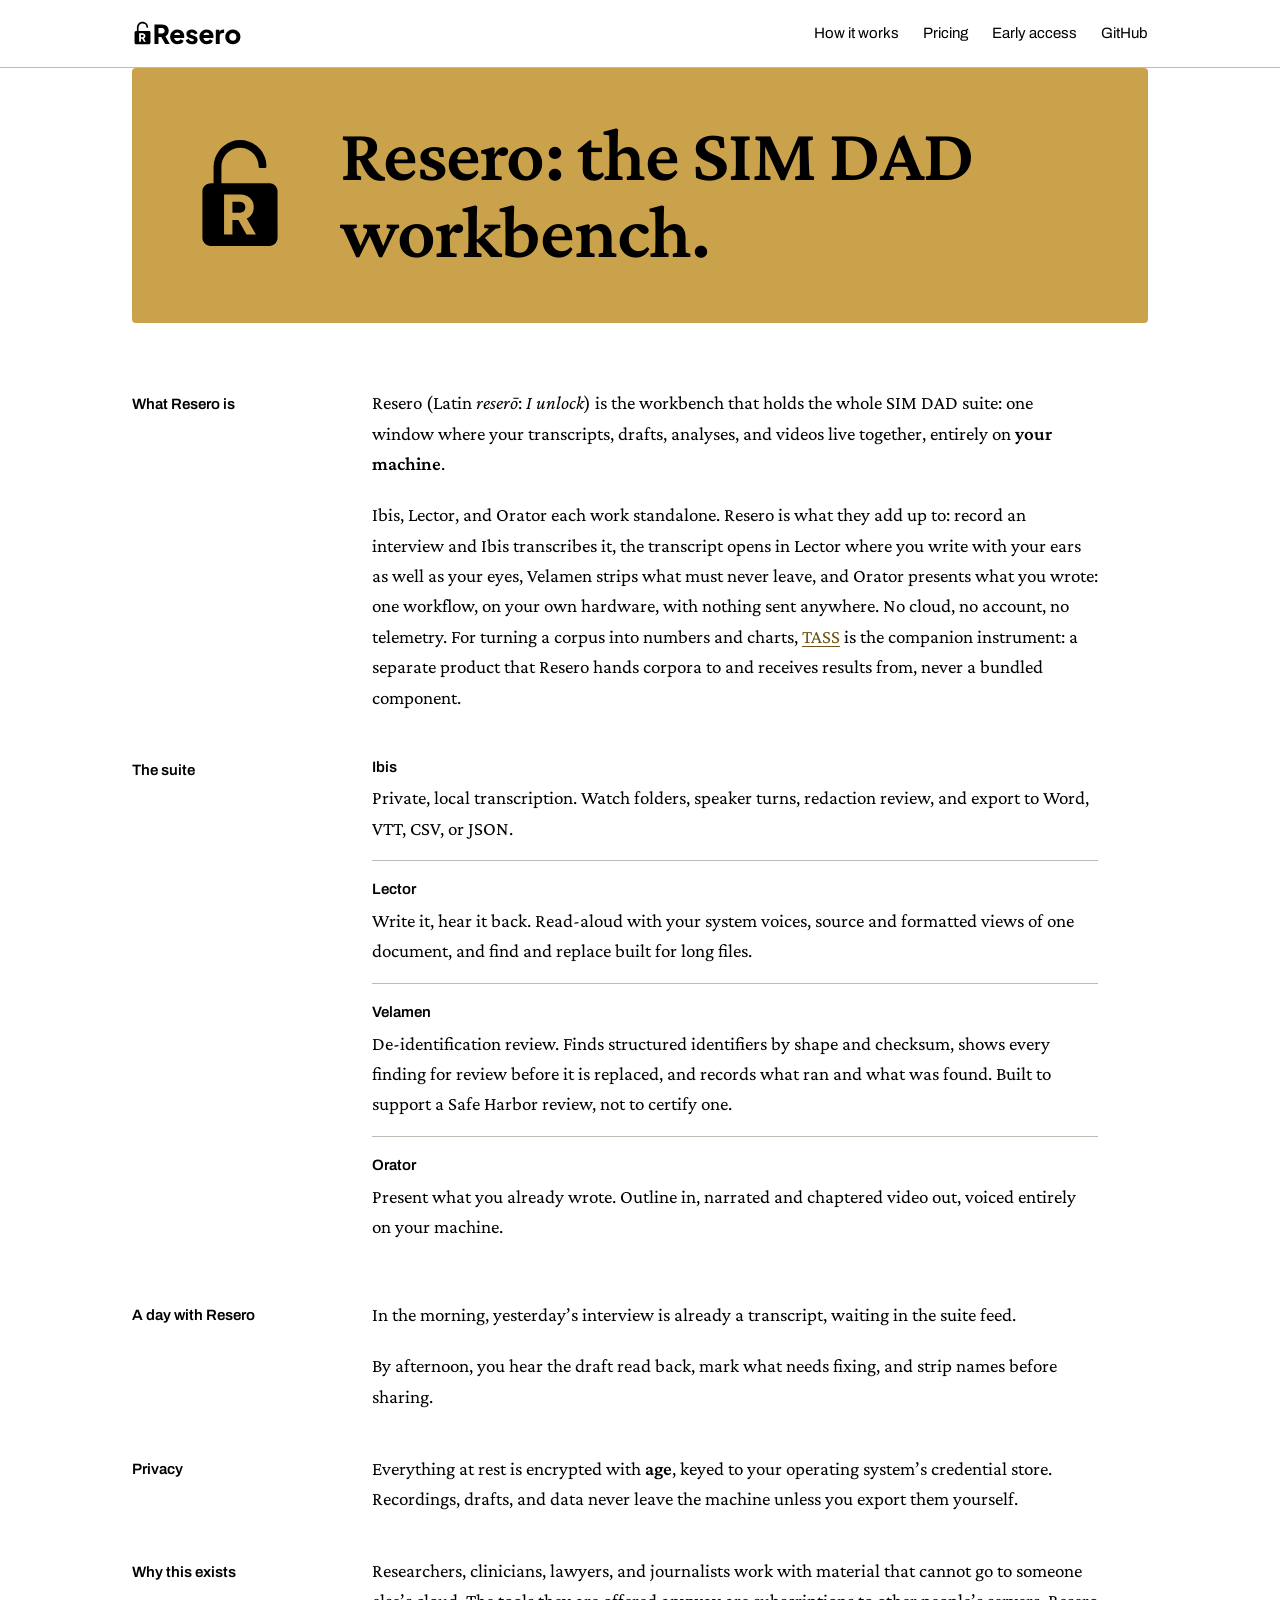
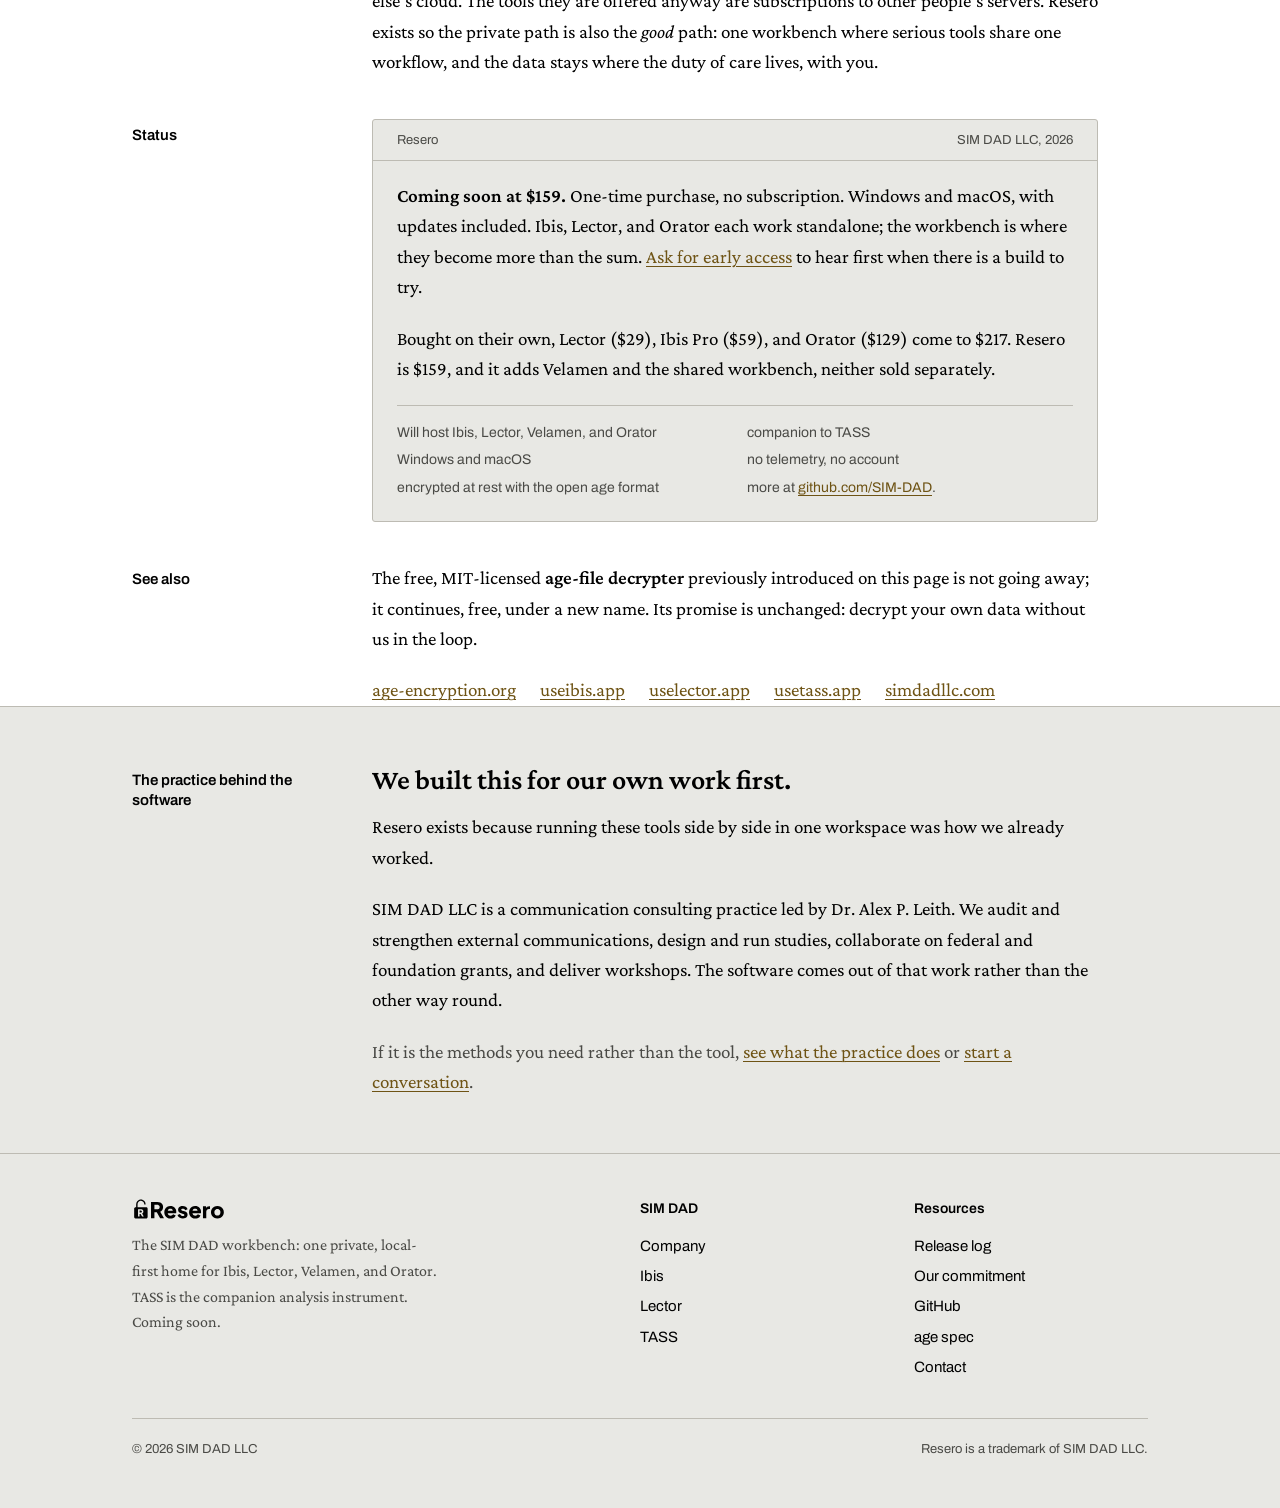
==== commit 46c61242: "Copy audit: Velamen bundle-only, network-call claim cut, platforms Co-Authored-By: Claude Opus 5.5 <" ====
--- a/index.html
+++ b/index.html
@@ -16,9 +16,10 @@
   <meta name="twitter:image" content="https://useresero.app/img/social-share.png">
   <link rel="canonical" href="https://useresero.app/">
   <meta name="author" content="SIM DAD LLC">
-  <meta name="theme-color" content="#C9A24B">
-  <link rel="icon" type="image/svg+xml" href="img/logo.svg">
-  <link rel="apple-touch-icon" href="img/logo.svg">
+  <meta name="theme-color" content="#FFFFFF" media="(prefers-color-scheme: light)">
+  <meta name="theme-color" content="#161512" media="(prefers-color-scheme: dark)">
+  <link rel="icon" type="image/svg+xml" href="img/favicon.svg">
+  <link rel="apple-touch-icon" href="img/apple-touch-icon.png">
   <script type="application/ld+json">
   {
     "@context": "https://schema.org",
@@ -27,7 +28,7 @@
     "description": "The SIM DAD workbench: one private, local-first home for Ibis, Lector, Orator, and Velamen, with TASS as its companion analysis instrument. Your work never leaves your machine. Coming soon.",
     "url": "https://useresero.app",
     "applicationCategory": "ProductivityApplication",
-    "operatingSystem": "Windows 10, Windows 11",
+    "operatingSystem": "Windows, macOS",
     "image": "https://useresero.app/img/social-share.png",
     "publisher": {
       "@type": "Organization",
@@ -72,7 +73,7 @@
   <div class="manpage" id="problem">
     <p>Resero (Latin <em>reser&#333;</em>: <em>I unlock</em>) is the workbench that holds the whole SIM DAD suite: one window where your transcripts, drafts, analyses, and videos live together, entirely on <strong>your machine</strong>.</p>
 
-    <p>Every SIM DAD tool works standalone. Resero is what they add up to: record an interview and Ibis transcribes it, the transcript opens in Lector where you write with your ears as well as your eyes, Velamen strips what must never leave, and Orator presents what you wrote: one workflow, on your own hardware, with nothing sent anywhere. No cloud, no account, no telemetry. For turning a corpus into numbers and charts, <a href="https://usetass.app">TASS</a> is the companion instrument: a separate product that Resero hands corpora to and receives results from, never a bundled component.</p>
+    <p>Ibis, Lector, and Orator each work standalone. Resero is what they add up to: record an interview and Ibis transcribes it, the transcript opens in Lector where you write with your ears as well as your eyes, Velamen strips what must never leave, and Orator presents what you wrote: one workflow, on your own hardware, with nothing sent anywhere. No cloud, no account, no telemetry. For turning a corpus into numbers and charts, <a href="https://usetass.app">TASS</a> is the companion instrument: a separate product that Resero hands corpora to and receives results from, never a bundled component.</p>
   </div>
 
 
@@ -103,7 +104,7 @@
 
   <div class="mp-section-head">Privacy</div>
   <div class="manpage">
-    <p>Everything at rest is encrypted with <strong>age</strong>, keyed to your operating system&rsquo;s credential store. Nothing phones home. The one network call any tool can make, a model download, is announced in the interface while it happens. Recordings, drafts, and data never leave the machine unless you export them yourself.</p>
+    <p>Everything at rest is encrypted with <strong>age</strong>, keyed to your operating system&rsquo;s credential store. Recordings, drafts, and data never leave the machine unless you export them yourself.</p>
   </div>
 
 
@@ -116,12 +117,12 @@
   <div class="mp-section-head" id="pricing">Status</div>
   <section class="mp-license">
     <div class="license-header"><span>Resero</span> <span>SIM DAD LLC, 2026</span></div>
-    <p><strong>Coming soon at $159.</strong> One-time purchase, no subscription. Windows, with updates included. Every tool works standalone; the workbench is where they become more than the sum. <a href="/beta/">Ask for early access</a> to hear first when there is a build to try.</p>
+    <p><strong>Coming soon at $159.</strong> One-time purchase, no subscription. Windows and macOS, with updates included. Ibis, Lector, and Orator each work standalone; the workbench is where they become more than the sum. <a href="/beta/">Ask for early access</a> to hear first when there is a build to try.</p>
     <p>Bought on their own, Lector ($29), Ibis Pro ($59), and Orator ($129) come to $217. Resero is $159, and it adds Velamen and the shared workbench, neither sold separately.</p>
     <ul class="facts">
       <li>Will host Ibis, Lector, Velamen, and Orator</li>
       <li>companion to TASS</li>
-      <li>Windows</li>
+      <li>Windows and macOS</li>
       <li>no telemetry, no account</li>
       <li>encrypted at rest with the open age format</li>
       <li>more at <a href="https://github.com/SIM-DAD">github.com/SIM-DAD</a>.</li>
@@ -152,8 +153,8 @@
       <p class="practice-eyebrow">The practice behind the software</p>
       <h2 id="practice-h">We built this for our own work first.</h2>
       <p>Resero exists because running these tools side by side in one workspace was how we already worked.</p>
-      <p>SIM DAD LLC is a communication consulting practice led by Dr. Alex P. Leith,
-         Associate Professor at SIUE. We audit and strengthen external communications,
+      <p>SIM DAD LLC is a communication consulting practice led by Dr. Alex P. Leith.
+         We audit and strengthen external communications,
          design and run studies, collaborate on federal and foundation grants, and
          deliver workshops. The software comes out of that work rather than the other
          way round.</p>
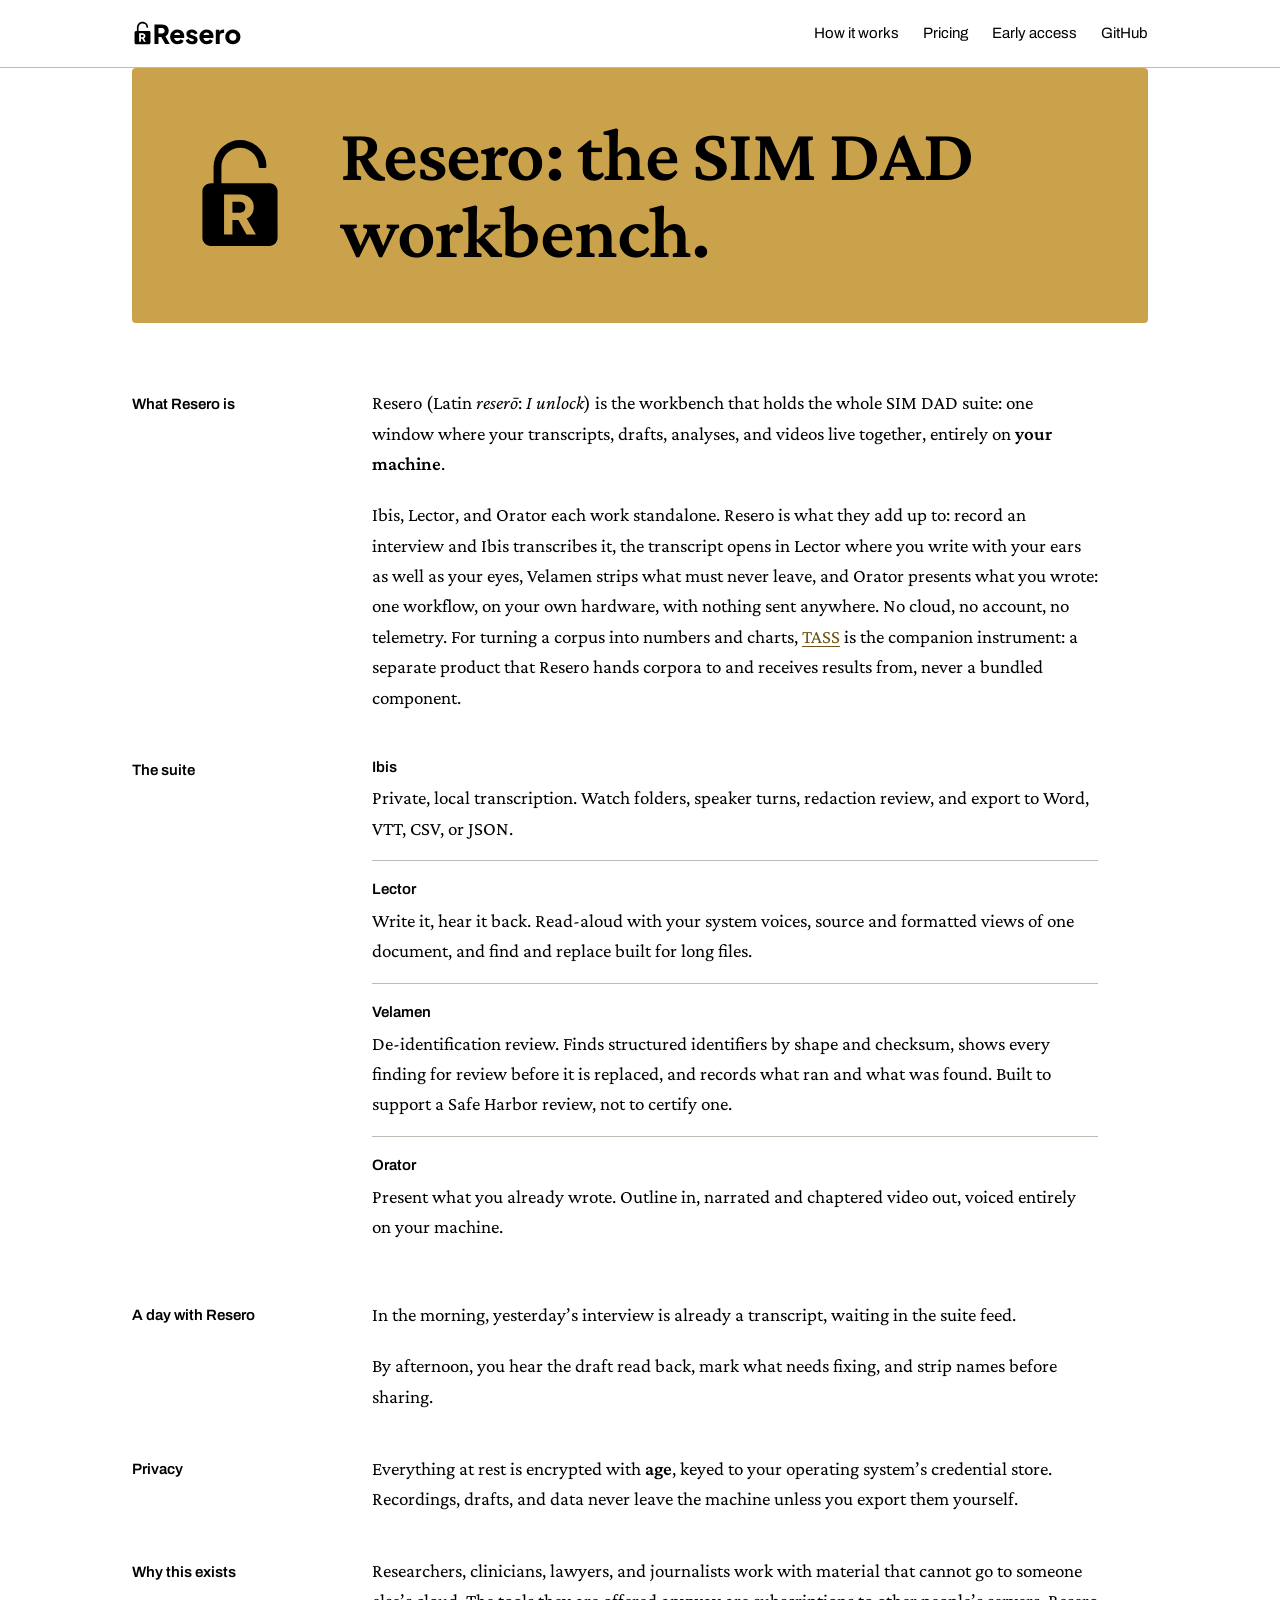
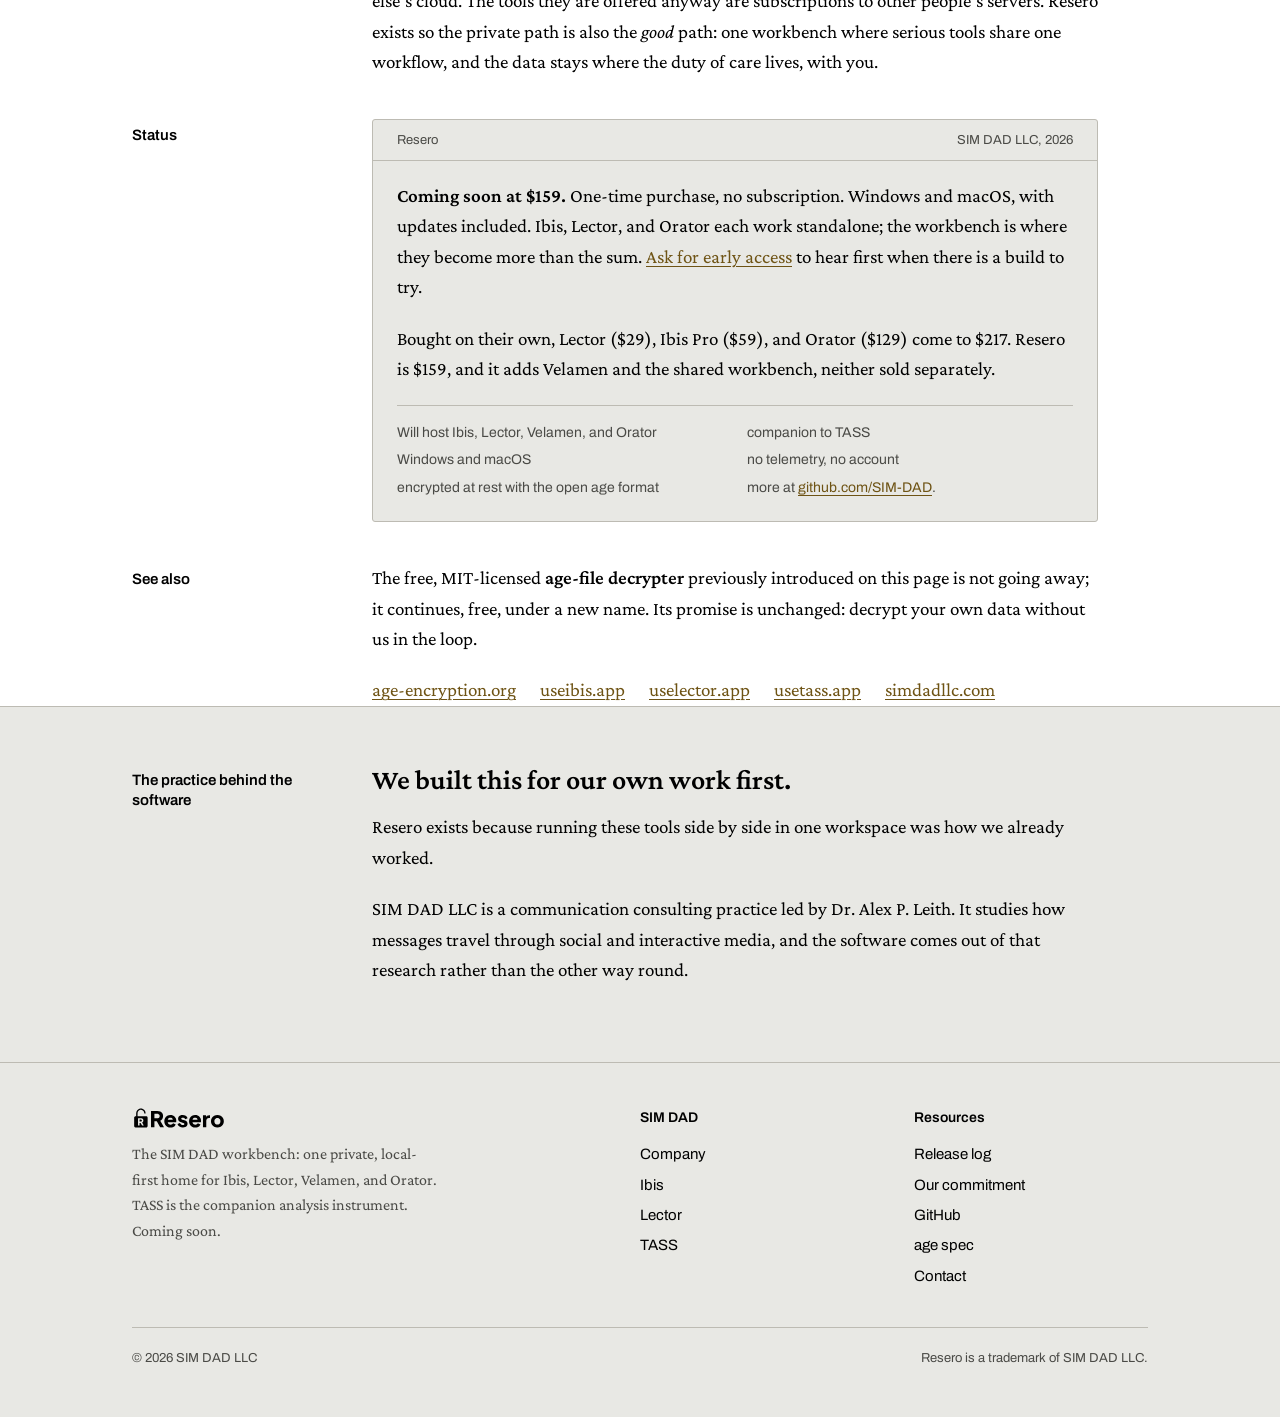
==== commit 329a2df1: "Owner answer: consulting described without an offer until approval Co-Authored-By: Claude Opus 5.5 <" ====
--- a/index.html
+++ b/index.html
@@ -154,15 +154,8 @@
       <h2 id="practice-h">We built this for our own work first.</h2>
       <p>Resero exists because running these tools side by side in one workspace was how we already worked.</p>
       <p>SIM DAD LLC is a communication consulting practice led by Dr. Alex P. Leith.
-         We audit and strengthen external communications,
-         design and run studies, collaborate on federal and foundation grants, and
-         deliver workshops. The software comes out of that work rather than the other
-         way round.</p>
-      <p class="practice-cta">
-        If it is the methods you need rather than the tool,
-        <a href="https://simdadllc.com#services">see what the practice does</a>
-        or <a href="mailto:hello@simdadllc.com">start a conversation</a>.
-      </p>
+         It studies how messages travel through social and interactive media,
+         and the software comes out of that research rather than the other way round.</p>
     </div>
   </section>
 
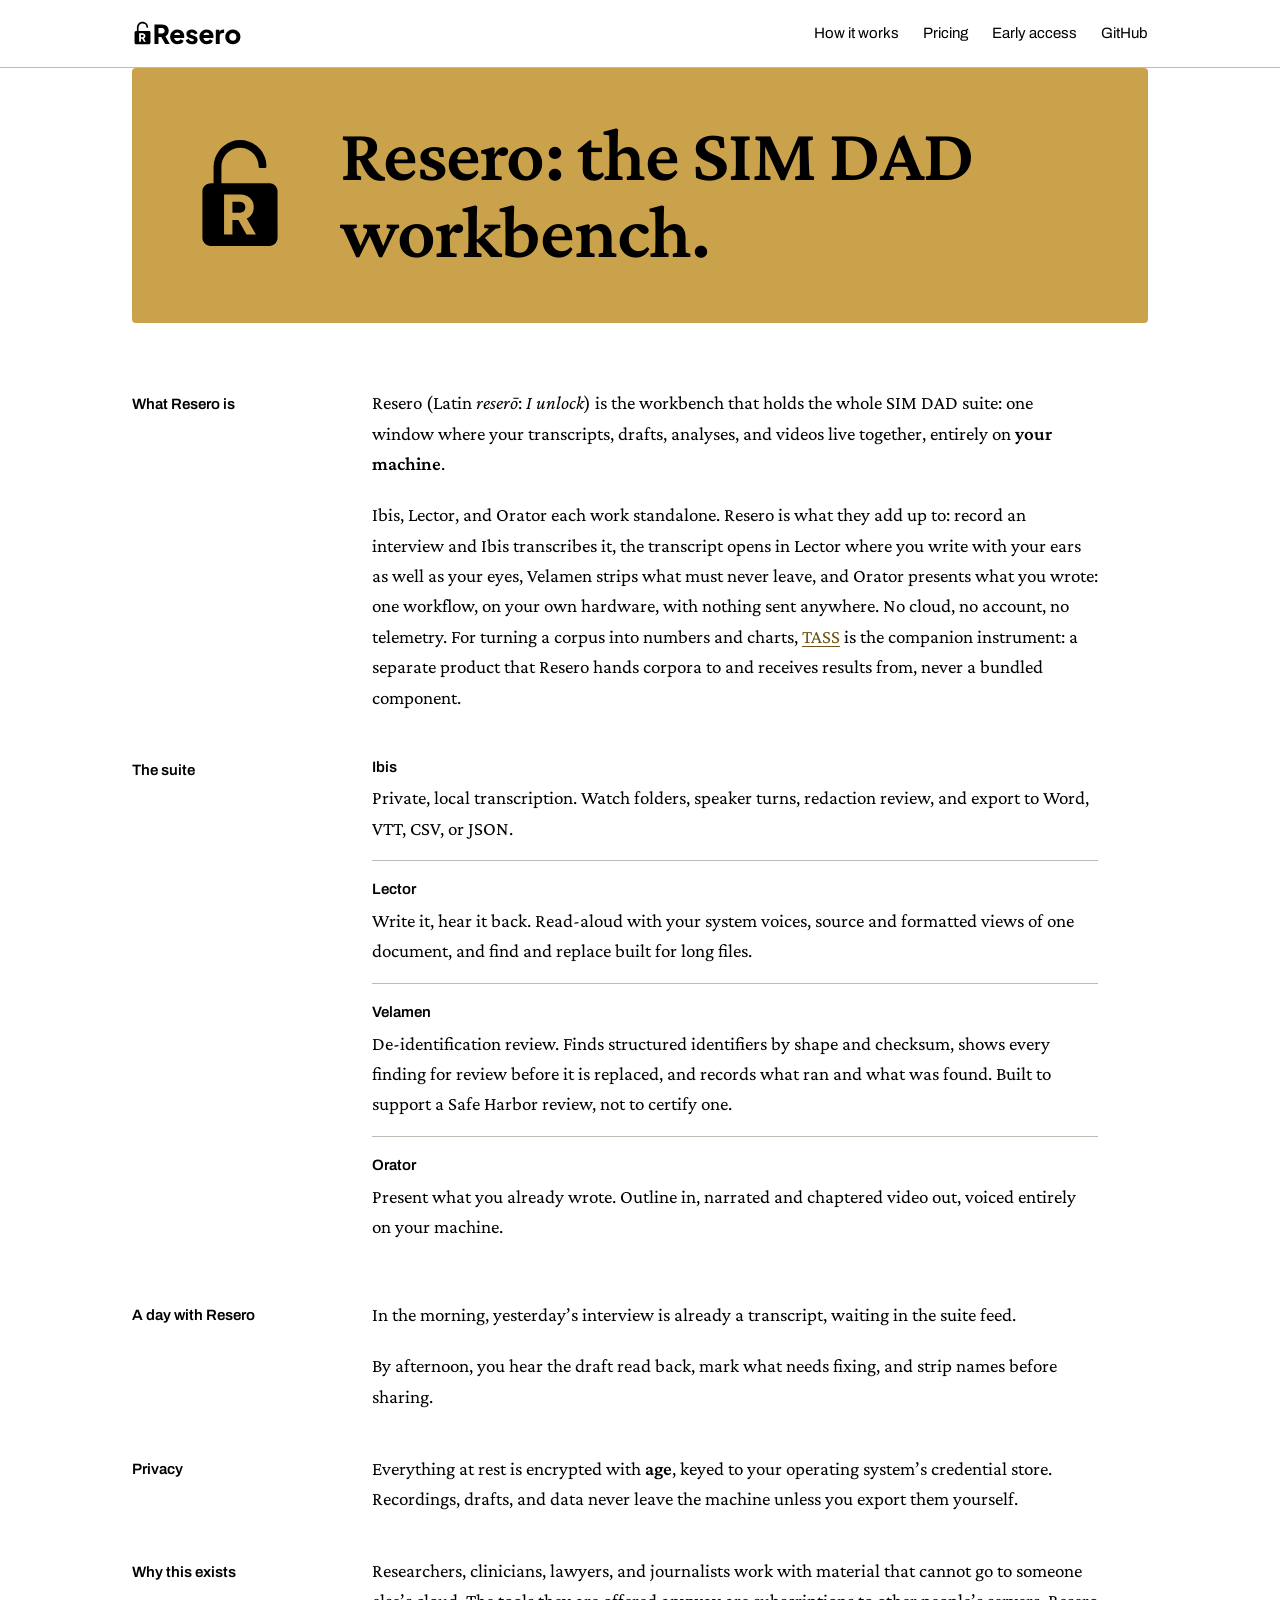
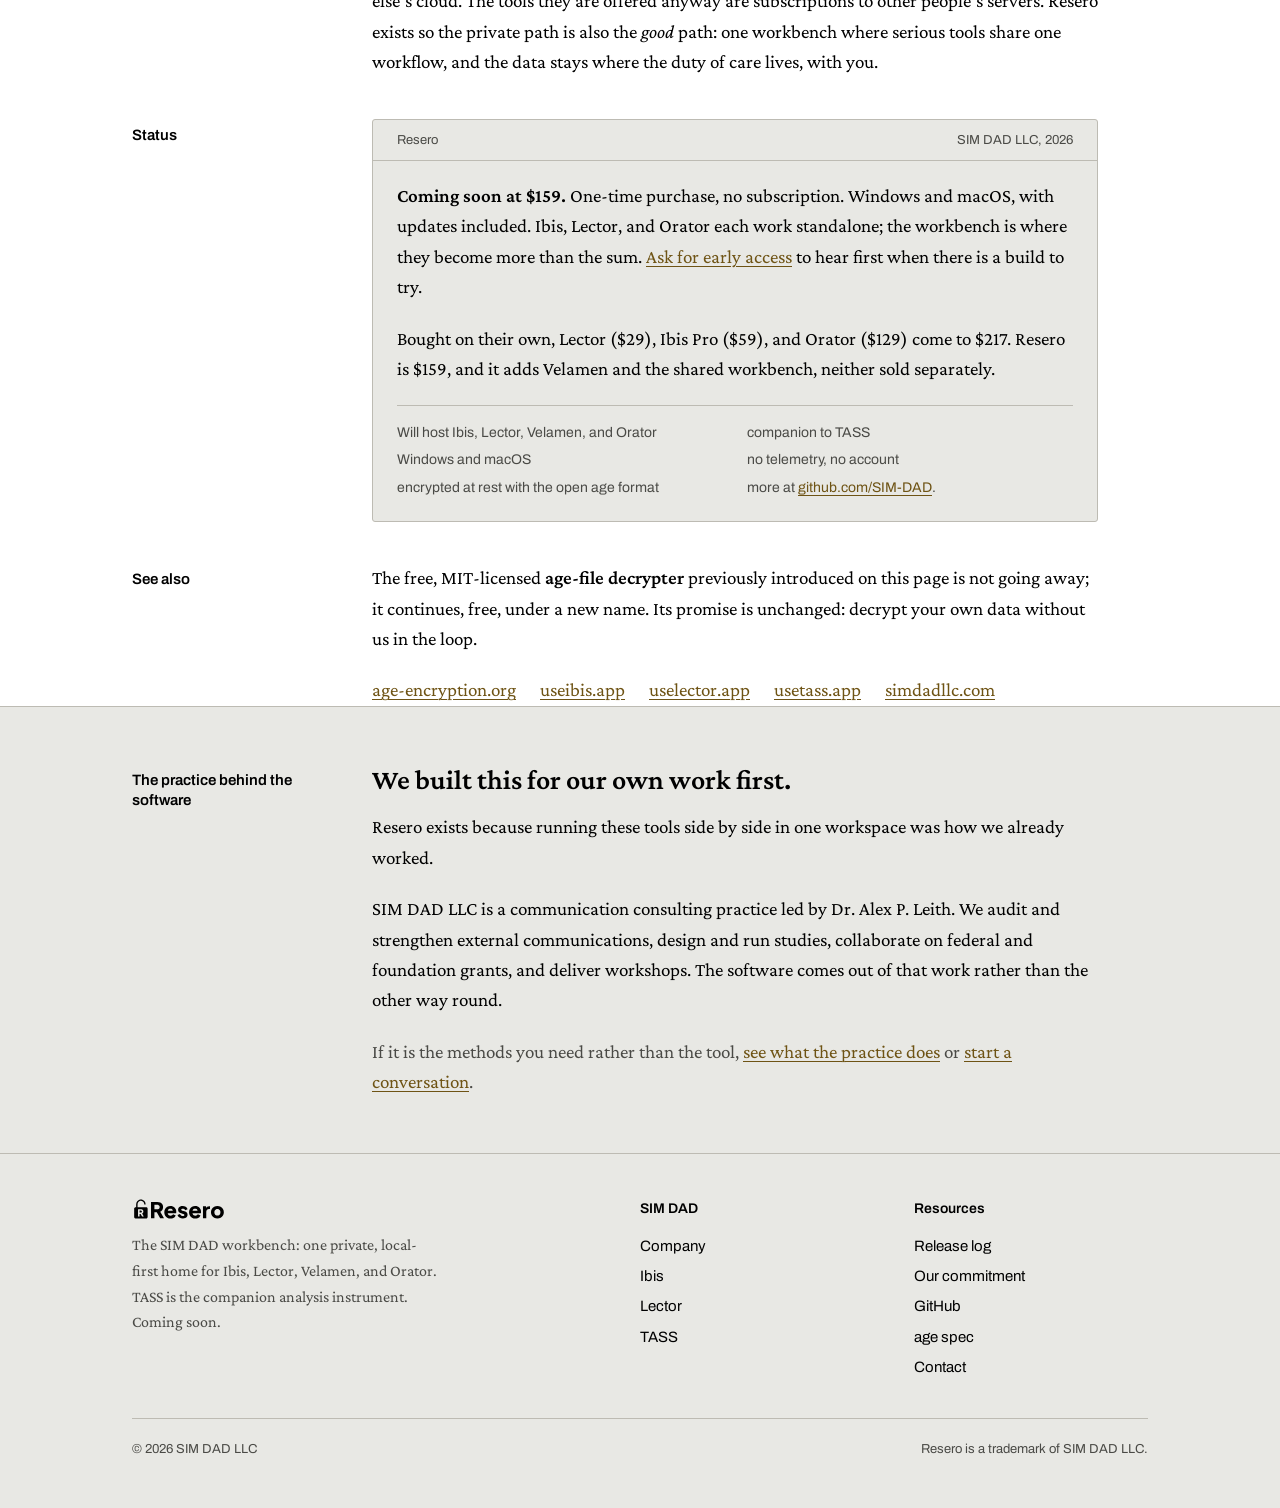
==== commit 9a2623dd: "Merge pull request #5 from SIM-DAD/copy-audit-2026-10 copy audit 2026 10" ====
--- a/index.html
+++ b/index.html
@@ -154,8 +154,15 @@
       <h2 id="practice-h">We built this for our own work first.</h2>
       <p>Resero exists because running these tools side by side in one workspace was how we already worked.</p>
       <p>SIM DAD LLC is a communication consulting practice led by Dr. Alex P. Leith.
-         It studies how messages travel through social and interactive media,
-         and the software comes out of that research rather than the other way round.</p>
+         We audit and strengthen external communications,
+         design and run studies, collaborate on federal and foundation grants, and
+         deliver workshops. The software comes out of that work rather than the other
+         way round.</p>
+      <p class="practice-cta">
+        If it is the methods you need rather than the tool,
+        <a href="https://simdadllc.com#services">see what the practice does</a>
+        or <a href="mailto:hello@simdadllc.com">start a conversation</a>.
+      </p>
     </div>
   </section>
 
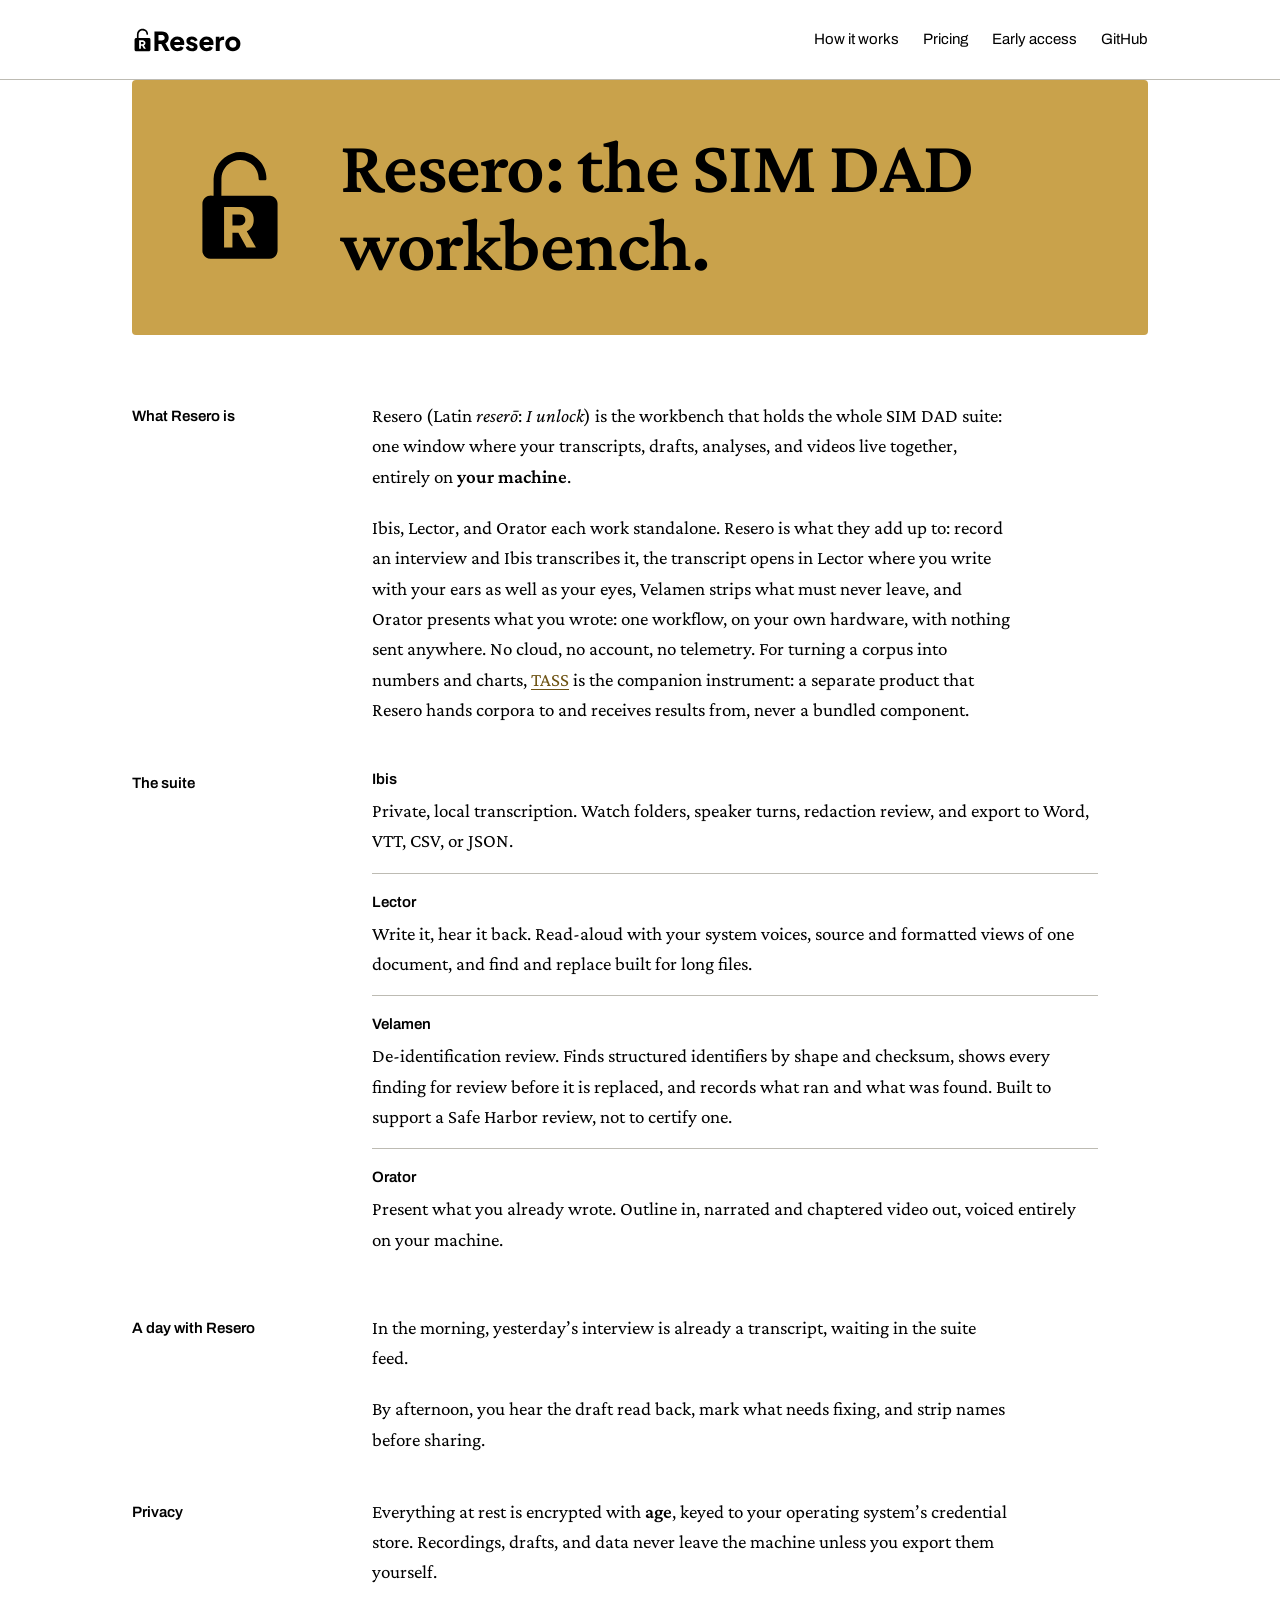
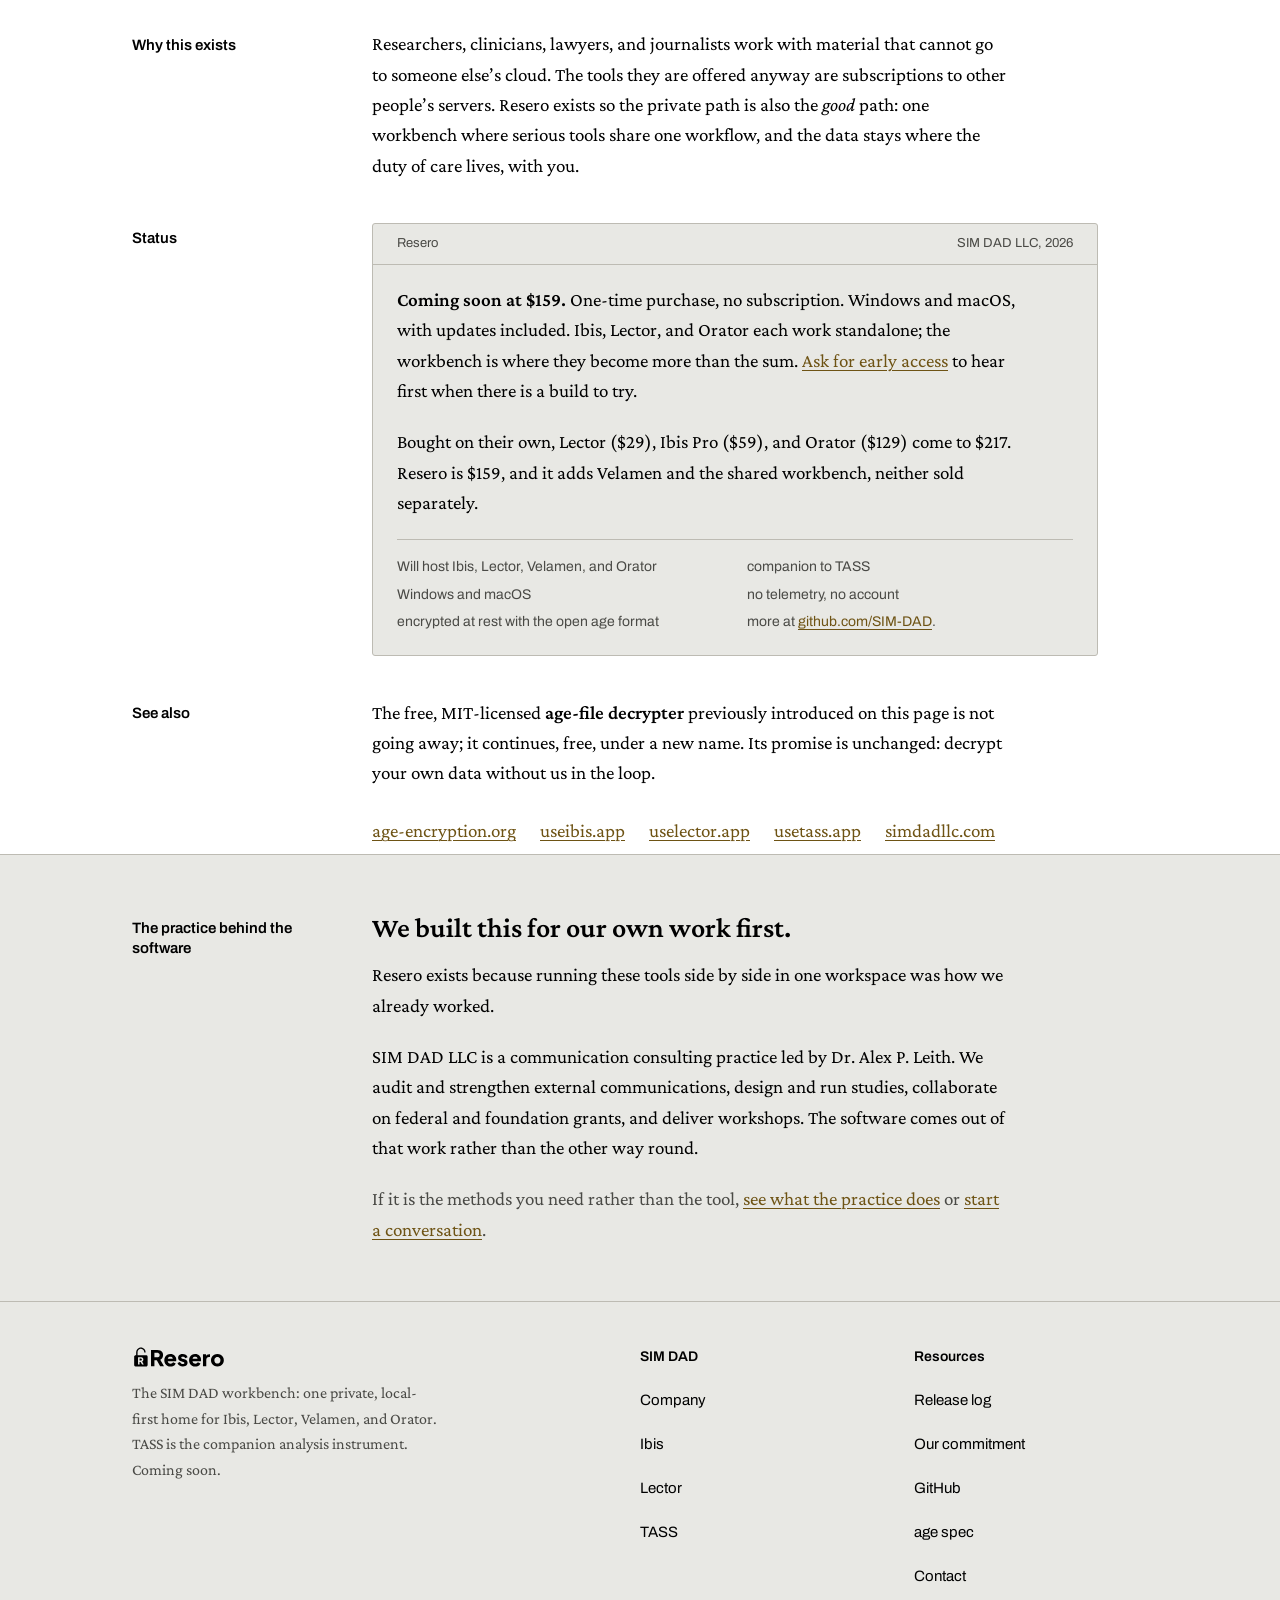
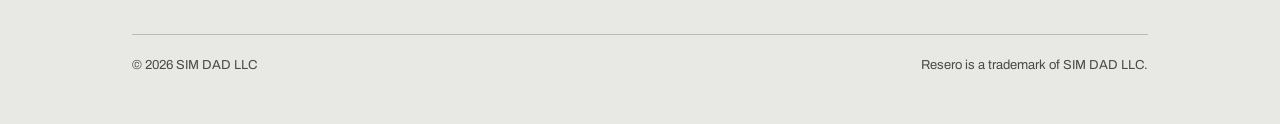
==== commit cf630718: "Design audit fixes: skip link, main landmark, heading order, 44 px tap targets Checklist A04, A16, C" ====
--- a/index.html
+++ b/index.html
@@ -16,6 +16,12 @@
   <meta name="twitter:image" content="https://useresero.app/img/social-share.png">
   <link rel="canonical" href="https://useresero.app/">
   <meta name="author" content="SIM DAD LLC">
+  <link rel="preload" as="font" type="font/woff2" href="/fonts/crimson-pro-latin-400-normal.woff2" crossorigin>
+  <link rel="preload" as="font" type="font/woff2" href="/fonts/crimson-pro-latin-400-italic.woff2" crossorigin>
+  <link rel="preload" as="font" type="font/woff2" href="/fonts/crimson-pro-latin-600-normal.woff2" crossorigin>
+  <link rel="preload" as="font" type="font/woff2" href="/fonts/crimson-pro-latin-600-italic.woff2" crossorigin>
+  <link rel="preload" as="font" type="font/woff2" href="/fonts/archivo-latin-400-normal.woff2" crossorigin>
+  <link rel="preload" as="font" type="font/woff2" href="/fonts/archivo-latin-600-normal.woff2" crossorigin>
   <meta name="theme-color" content="#FFFFFF" media="(prefers-color-scheme: light)">
   <meta name="theme-color" content="#161512" media="(prefers-color-scheme: dark)">
   <link rel="icon" type="image/svg+xml" href="img/favicon.svg">
@@ -40,6 +46,7 @@
   <link rel="stylesheet" href="/css/site.css">
 </head>
 <body>
+  <a class="skip" href="#main">Skip to main content</a>
 
   <nav class="nav" id="nav">
     <div class="nav-inner">
@@ -66,7 +73,7 @@
     </header>
   </div>
 
-  <main class="packet" id="main">
+  <main class="packet" id="main" tabindex="-1">
 
 
   <div class="mp-section-head">What Resero is</div>
@@ -170,20 +177,20 @@
     <div class="container">
       <div class="footer-grid">
         <div class="footer-brand">
-          <h4 aria-label="Resero">
+          <h2 aria-label="Resero">
             <img class="wordmark" src="img/wordmark.svg" alt="Resero" width="94" height="22">
-          </h4>
+          </h2>
           <p>The SIM DAD workbench: one private, local-first home for Ibis, Lector, Velamen, and Orator. TASS is the companion analysis instrument. Coming soon.</p>
         </div>
         <div class="footer-col">
-          <h5>SIM DAD</h5>
+          <h3>SIM DAD</h3>
           <a href="https://simdadllc.com">Company</a>
           <a href="https://useibis.app">Ibis</a>
           <a href="https://uselector.app">Lector</a>
           <a href="https://usetass.app">TASS</a>
         </div>
         <div class="footer-col">
-          <h5>Resources</h5>
+          <h3>Resources</h3>
           <a href="/changelog.html">Release log</a>
           <a href="https://simdadllc.com/commitment.html">Our commitment</a>
           <a href="https://github.com/SIM-DAD" target="_blank" rel="noopener">GitHub</a>
--- a/css/site.css
+++ b/css/site.css
@@ -136,10 +136,10 @@
 .footer { background: var(--board); border-top: 1px solid var(--rule); padding: 2.75rem 2rem 3rem; }
 .footer .container { max-width: var(--wide); margin: 0 auto; padding: 0 2rem; }
 .footer-grid { display: grid; grid-template-columns: 2fr 1fr 1fr; gap: 2.5rem; margin-bottom: 2.25rem; }
-.footer-brand h4 { margin: 0 0 0.75rem; line-height: 0; }
-.footer-brand h4 img { height: 22px; width: auto; }
+.footer-brand h2 { margin: 0 0 0.75rem; line-height: 0; font-size: inherit; }
+.footer-brand h2 img { height: 22px; width: auto; }
 .footer-brand p { font-size: 1rem; color: var(--muted); max-width: 34ch; margin: 0; }
-.footer-col h5 { margin: 0 0 0.6rem; font-family: var(--label); font-weight: 600; font-size: 0.875rem; color: var(--ink); }
+.footer-col h3 { margin: 0 0 0.6rem; font-family: var(--label); font-weight: 600; font-size: 0.875rem; color: var(--ink); }
 .footer-col a { display: block; padding: 0.2rem 0; font-family: var(--label); font-size: 0.9375rem; color: var(--ink); text-decoration: none; }
 .footer-col a:hover { text-decoration: underline; }
 .footer-meta { padding-top: 1.25rem; border-top: 1px solid var(--rule); display: flex; justify-content: space-between;
@@ -209,3 +209,17 @@
   .footer .container { padding: 0; }
   .footer-grid { grid-template-columns: 1fr; gap: 1.75rem; }
 }
+
+/* Skip link and 44 px tap targets (checklist A04, C01) */
+.skip { display: inline-flex; align-items: center; min-height: 44px; }
+main:focus { outline: none; }
+.nav-brand { display: inline-flex; align-items: center; min-height: 44px; }
+.nav-links a, .see-also a { display: inline-flex; align-items: center; min-height: 44px; padding: 0; }
+.nav-links, .see-also { row-gap: 0; }
+.footer-col a { display: flex; align-items: center; min-height: 44px; padding: 0; }
+.mp-license .facts a { padding-block: 0.9rem; }
+/* Measure: 65 to 75 characters a line (checklist D04) */
+.manpage p, .mp-license p, .practice p { max-width: 58ch; }
+/* Subpages: back links, brand links, and footer links at 44 px (checklist C01) */
+.top .brand, .top .back, .foot .links a { display: inline-flex; align-items: center; min-height: 44px; min-width: 44px; }
+.foot .links { row-gap: 0; }
